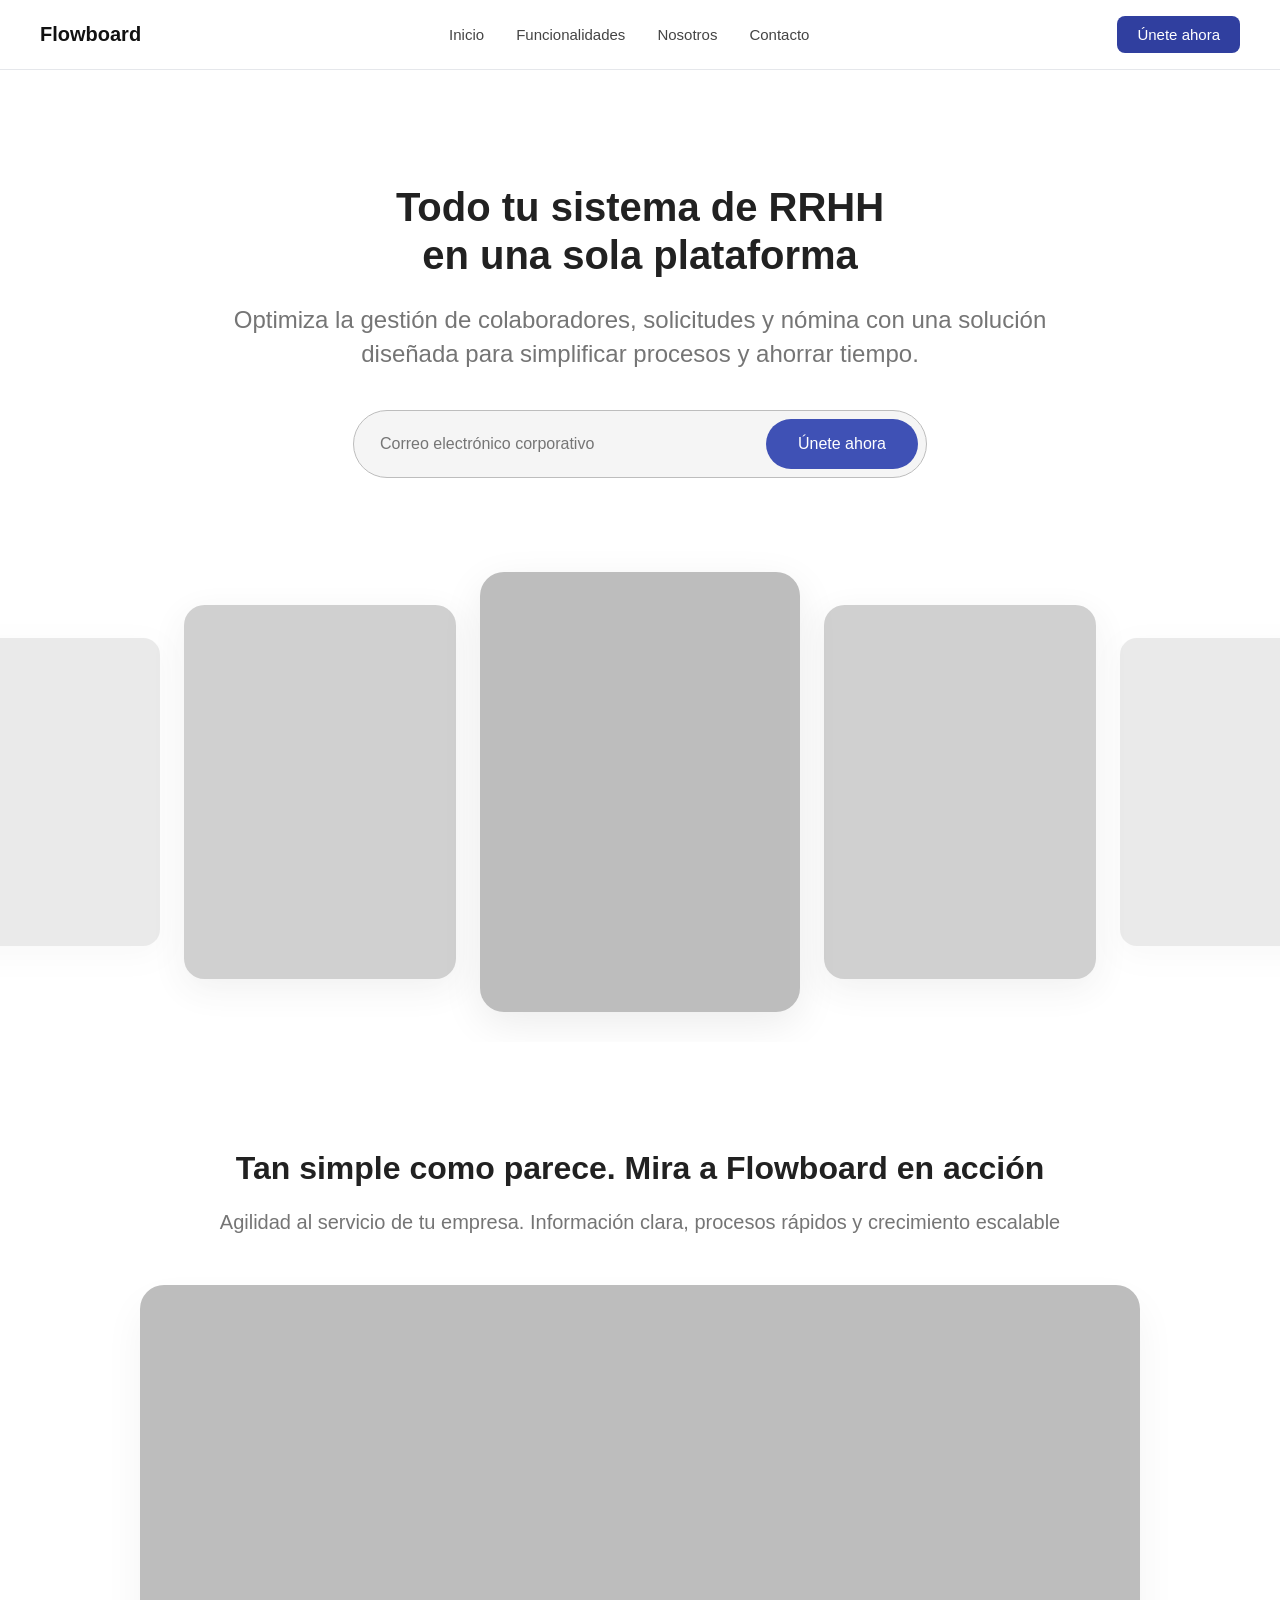
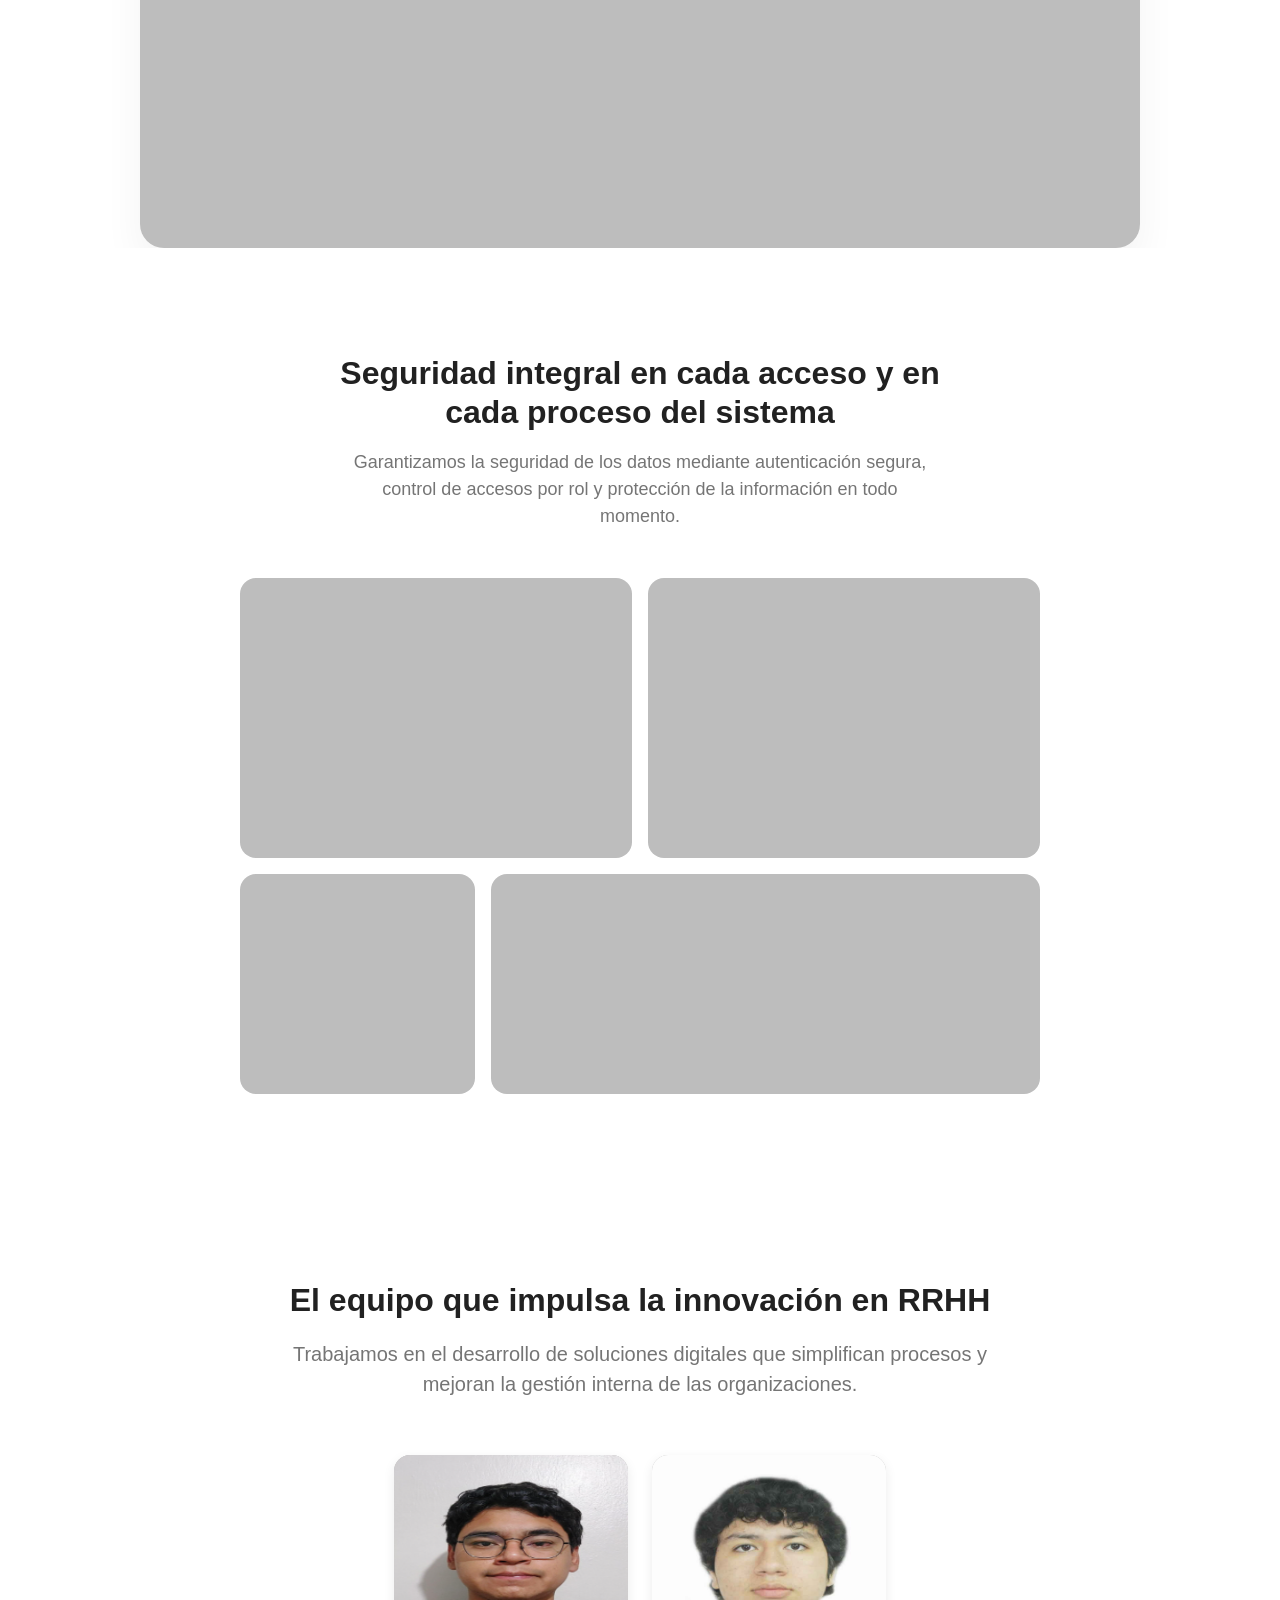
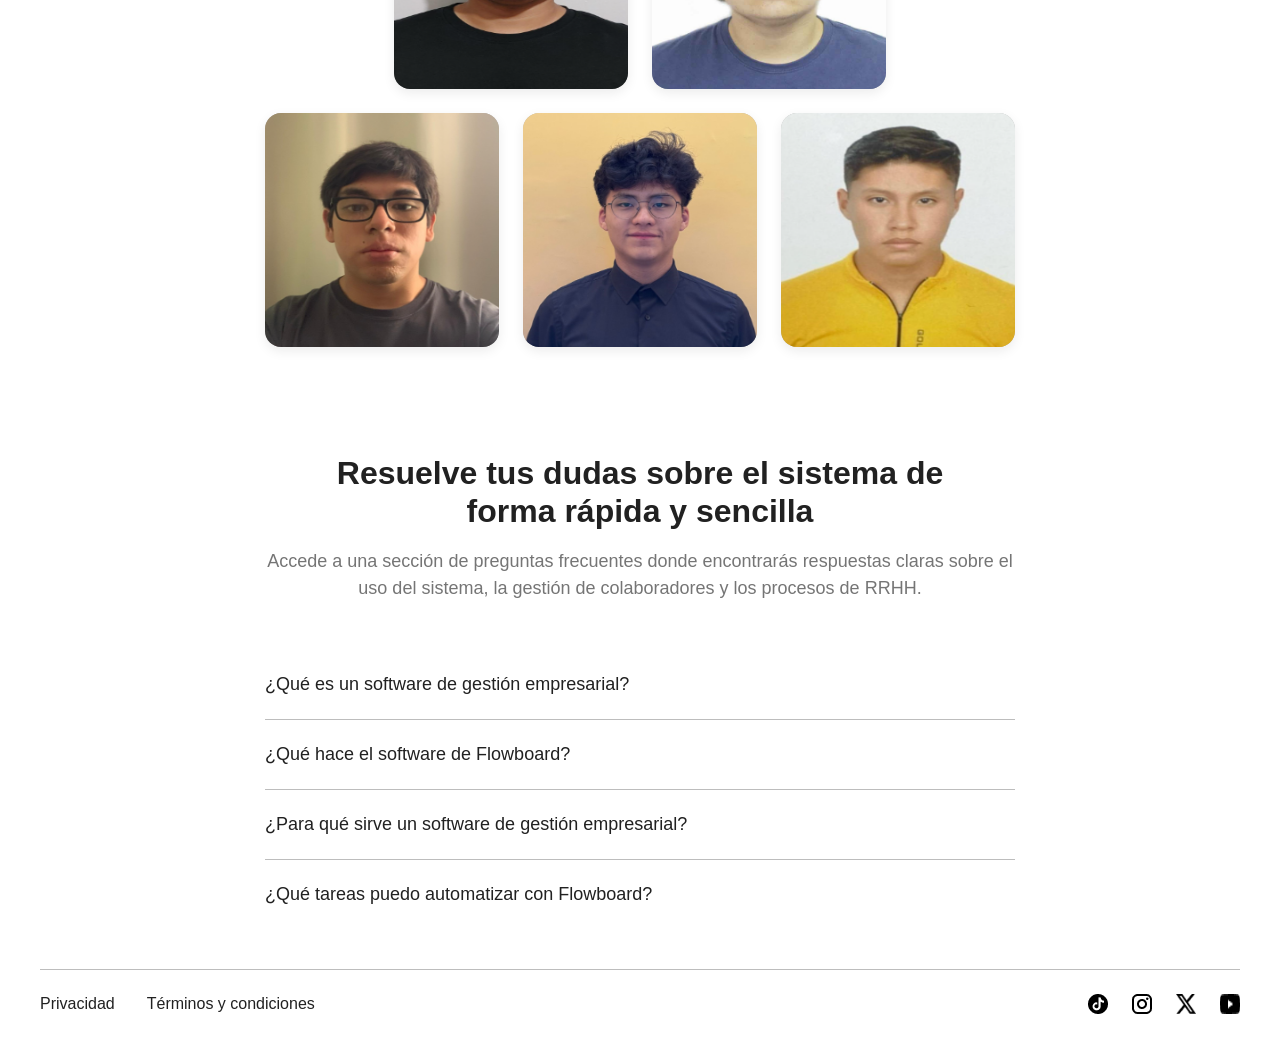
==== index.html @ 4972b39c "feat(security): add security section" ====
<!DOCTYPE html>
<html lang="es">

<head>
    <meta charset="UTF-8">
    <meta name="viewport" content="width=device-width, initial-scale=1.0">
    <link rel="stylesheet" href="src/styles.css">
    <title>Flowboard</title>
</head>

<body>
    <header class="header">
        <div class="header-container">
            <div class="header-logo">
                <span class="logo-text">Flowboard</span>
            </div>

            <nav class="header-nav">
                <a href="#hero-section" class="nav-link">Inicio</a>
                <a href="#funcionalidades-section" class="nav-link">Funcionalidades</a>
                <a href="#nosotros" class="nav-link">Nosotros</a>
                <a href="#contacto" class="nav-link">Contacto</a>
            </nav>

            <div class="header-cta">
                <button class="header-button">Únete ahora</button>
            </div>
        </div>
    </header>
    <section class="hero-section" id="hero-section">
        <div class="hero-container">
            <h1 class="hero-title">Todo tu sistema de RRHH en una sola plataforma</h1>

            <p class="hero-lead">
                Optimiza la gestión de colaboradores, solicitudes y nómina con una solución diseñada para simplificar
                procesos y ahorrar tiempo.
            </p>

            <form class="cta-form">
                <div class="input-container">
                    <input type="email" placeholder="Correo electrónico corporativo" class="hero-input" required>
                    <button type="submit" class="hero-button">Únete ahora</button>
                </div>
            </form>
        </div>
        <div class="carousel-container">
            <div class="visual-card"></div>
            <div class="visual-card"></div>
            <div class="visual-card"></div>
            <div class="visual-card"></div>
            <div class="visual-card"></div>
        </div>
    </section>
    <section class="software-demo-section" id="funcionalidades-section">
        <div class="demo-container">
            <h2 class="demo-title">Tan simple como parece. Mira a Flowboard en acción</h2>

            <p class="demo-subtitle">
                Agilidad al servicio de tu empresa. Información clara, procesos rápidos y crecimiento escalable
            </p>

            <div class="video-container">
                <div class="video-placeholder">
                </div>
            </div>
        </div>
    </section>

<section class="security-section" id="security">
    <div class="security-container">
        <h2 class="security-title">Seguridad integral en cada acceso y en cada proceso del sistema</h2>
        <p class="security-subtitle">Garantizamos la seguridad de los datos mediante autenticación segura, control de accesos por rol y protección de la información en todo momento.</p>

        <div class="security-grid">
            <div class="security-row">
                <div class="security-card card-large"></div>
                <div class="security-card card-large"></div>
            </div>
            <div class="security-row">
                <div class="security-card card-small"></div>
                <div class="security-card card-wide"></div>
            </div>
        </div>
    </div>
</section>

    <section id="nosotros" class="team-section">
    <div class="team-container">
        <h2 class="team-title">El equipo que impulsa la innovación en RRHH</h2>
        
        <p class="team-subtitle">
            Trabajamos en el desarrollo de soluciones digitales que simplifican procesos y mejoran la gestión interna de las organizaciones.
        </p>

        <div class="team-grid">
            
            <div class="team-member">
                <img src="src/assets/team/diego_diaz.png" alt="Diego Díaz" class="member-photo">
            </div>

            <div class="team-member">
                <img src="src/assets/team/oscar_vasquez.png" alt="Oscar Vasquez" class="member-photo">
            </div>

            <div class="team-member">
                <img src="src/assets/team/dario_avila.png" alt="Dario Avila" class="member-photo">
            </div>

            <div class="team-member">
                <img src="src/assets/team/salym_galvez.png" alt="Salym Galvez" class="member-photo">
            </div>

            <div class="team-member">
                <img src="src/assets/team/josue_carpio.png" alt="Josué Carpio" class="member-photo">
            </div>

        </div>
    </div>
</section>

    <section class="faq-section">
        <div class="faq-container">
            <h2 class="faq-title">Resuelve tus dudas sobre el sistema de forma rápida y sencilla</h2>
            <p class="faq-subtitle">Accede a una sección de preguntas frecuentes donde encontrarás respuestas claras
                sobre el uso del sistema, la gestión de colaboradores y los procesos de RRHH.</p>

            <div class="faq-list">
                <div class="faq-item">
                    <p class="faq-question">¿Qué es un software de gestión empresarial?</p>
                </div>
                <hr class="faq-divider">
                <div class="faq-item">
                    <p class="faq-question">¿Qué hace el software de Flowboard?</p>
                </div>
                <hr class="faq-divider">
                <div class="faq-item">
                    <p class="faq-question">¿Para qué sirve un software de gestión empresarial?</p>
                </div>
                <hr class="faq-divider">
                <div class="faq-item">
                    <p class="faq-question">¿Qué tareas puedo automatizar con Flowboard?</p>
                </div>
            </div>
        </div>
    </section>


    <footer class="main-footer" id="contacto">
        <div class="footer-container">
            <hr class="footer-divider">
                <div class="footer-content">
                    <div class="footer-links">
                        <a href="privacy.html" class="footer-link">Privacidad</a>
                        <a href="terms.html" class="footer-link">Términos y condiciones</a>
                    </div>

                    <div class="footer-socials">
                        <a href="#" class="social-icon">
                            <img src="src/assets/icons/tiktok-icon.png" alt="TikTok">
                        </a>
                        <a href="#" class="social-icon">
                            <img src="src/assets/icons/instagram-icon.png" alt="Instagram">
                        </a>
                        <a href="#" class="social-icon">
                            <img src="src/assets/icons/x-icon.png" alt="X">
                        </a>
                        <a href="#" class="social-icon">
                            <img src="src/assets/icons/youtube-icon.png" alt="YouTube">
                        </a>
                    </div>
                </div>
            </div>
    </footer>
</body>

<script src="src/script.js"></script>

</html>
---- src/styles.css ----
/* =========================================
   Design System - Color Variables
   ========================================= */
:root {
    --primary-color: #3f51b5;     /* Azul/Indigo para botones y elementos clave */
    --primary-text: #212121;      /* Negro suave para títulos */
    --secondary-text: #757575;    /* Gris medio para subtítulos y placeholders */
    --divider-color: #BDBDBD;     /* Gris claro para bordes y tarjetas visuales */
    --input-bg-color: #F5F5F5;    /* Gris muy claro para el fondo del buscador */
    --background-color: #FFFFFF;  /* Blanco puro para el fondo general */
    --white: #FFFFFF;             /* Blanco para el texto sobre colores oscuros */
}
html {
    scroll-behavior: smooth;
}

body {
    font-family: 'Inter', sans-serif;
    margin: 0;
    -webkit-font-smoothing: antialiased;
}

.legal-content h3, 
.legal-content p {
    font-family: 'Inter', sans-serif;
}
/* =========================================
   Hero Section Layout
   ========================================= */
.hero-section {
    background-color: var(--background-color);
    padding: 80px 0;
    text-align: center;
}

.hero-container {
    max-width: 1200px;
    margin: 0 auto;
    padding: 0 24px;
}

/* =========================================
   Typography
   ========================================= */
.hero-title {
    font-family: 'Inter', sans-serif;
    font-size: 40px;
    line-height: 1.2;
    color: var(--primary-text);
    margin-bottom: 16px;
    max-width: 516px;
    margin-left: auto;
    margin-right: auto;
    
}

.hero-lead {
    font-family: 'Inter', sans-serif;
    font-size: 24px;
    line-height: 1.4;
    color: var(--secondary-text);
    margin-bottom: 40px;
    max-width: 916px;
    margin-left: auto;
    margin-right: auto;
}

/* =========================================
   CTA Form - Pill Style (Reference Based)
   ========================================= */
.cta-form {
    margin-bottom: 64px;
    display: flex;
    justify-content: center;
}

.input-container {
    display: flex;
    align-items: center;
    background-color: var(--input-bg-color);
    border-radius: 64px; /* Borde redondeado estilo píldora para todo el contenedor */
    padding: 8px 8px 8px 24px; /* Padding asimétrico: más espacio a la izquierda, pegado a la derecha */
    width: 100%;
    max-width: 540px; /* Limita el ancho máximo para mantener la proporción */
    border: 1px solid var(--divider-color); /* Borde sutil opcional */
}

.hero-input {
    font-family: 'Inter', sans-serif;
    font-size: 16px;
    border: none;
    background-color: transparent; /* Hereda el color del contenedor */
    outline: none;
    flex: 1; /* Ocupa todo el espacio disponible antes del botón */
    min-width: 0;
}

.hero-input::placeholder {
    color: var(--secondary-text);
}

.hero-button {
    font-family: 'Inter', sans-serif;
    font-size: 16px;
    font-weight: 500;
    padding: 16px 32px;
    background-color: var(--primary-color); /* Uso del color primario solicitado */
    color: var(--white);
    border: none;
    border-radius: 40px; /* Borde redondeado interno para que encaje en la píldora */
    cursor: pointer;
    transition: opacity 0.2s ease;
}

.hero-button:hover {
    opacity: 0.9;
}

/* =========================================
   Interactive Coverflow Carousel (Full Width)
   ========================================= */
.carousel-container {
    position: relative;
    width: 100%; /* Ocupa todo el ancho de la pantalla */
    height: 500px; /* Aumentado para acomodar tarjetas más grandes */
    display: flex;
    justify-content: center;
    align-items: center;
    overflow: hidden; /* Evita scroll horizontal si sobresalen mucho */
    margin-top: 24px;
}

.visual-card {
    position: absolute;
    width: 320px; /* Tarjetas más grandes */
    height: 440px; 
    background-color: var(--divider-color);
    border-radius: 24px;
    transition: transform 0.6s cubic-bezier(0.25, 1, 0.5, 1), opacity 0.6s ease, z-index 0.6s;
    cursor: pointer;
    box-shadow: 0 12px 40px rgba(0,0,0,0.08);
}

/* Posiciones fijas para el efecto 3D */
.card-active {
    transform: translateX(0) scale(1);
    z-index: 3;
    opacity: 1;
}

.card-prev-1 {
    transform: translateX(-100%) scale(0.85); /* 65% de superposición hacia la izquierda */
    z-index: 2;
    opacity: 0.7;
}

.card-next-1 {
    transform: translateX(100%) scale(0.85); /* 65% de superposición hacia la derecha */
    z-index: 2;
    opacity: 0.7;
}

.card-prev-2 {
    transform: translateX(-185%) scale(0.7); /* Más al fondo a la izquierda */
    z-index: 1;
    opacity: 0.3;
}

.card-next-2 {      
    transform: translateX(185%) scale(0.7); /* Más al fondo a la derecha */
    z-index: 1;
    opacity: 0.3;
}

.software-demo-section {
    scroll-margin-top: 80px;
    background-color: var(--background-color);
    text-align: center;
}

.demo-container {
    max-width: 1200px;
    margin: 0 auto;
    padding: 0 24px;
}

.demo-title {
    font-family: 'Inter', sans-serif;
    font-size: 32px; 
    font-weight: 700;
    line-height: 1.2;
    color: var(--primary-text);
    margin-bottom: 16px; 
    max-width: 900px; 
    margin-left: auto;
    margin-right: auto;
}

.demo-subtitle {
    font-family: 'Inter', sans-serif;
    font-size: 20px;
    line-height: 1.5;
    color: var(--secondary-text);
    margin-bottom: 48px; 
    max-width: 850px;
    margin-left: auto;
    margin-right: auto;
}

.video-container {
    width: 100%;
    max-width: 1000px; /* Ancho máximo para la visualización del software */
    margin: 0 auto;
}

.video-placeholder {
    width: 100%;
    aspect-ratio: 16 / 9; /* Mantiene la proporción estándar de video */
    background-color: var(--divider-color);
    border-radius: 24px; /* Bordes redondeados consistentes */
    box-shadow: 0 20px 40px rgba(0,0,0,0.05); /* Sombra suave para profundidad */
    transition: transform 0.3s ease;
}

.video-placeholder:hover {
    transform: translateY(-4px); /* Efecto sutil de interacción */
}

.main-footer {
    background-color: var(--background-color);
    padding: 32px 0;
}

.footer-container {
    max-width: 1200px;
    margin: 0 auto;
    padding: 0 24px;
}

.footer-divider {
    border: 0;
    border-top: 1px solid var(--divider-color);
    margin-bottom: 24px;
}

.footer-content {
    display: flex;
    justify-content: space-between; 
    align-items: center;
}

.footer-links {
    display: flex;
    gap: 32px; 
}

.footer-link {
    font-family: 'Inter', sans-serif;
    font-size: 16px;
    color: var(--primary-text);
    text-decoration: none;
    transition: color 0.2s ease;
}

.footer-link:hover {
    color: var(--primary-color);
}

.footer-socials {
    display: flex;
    gap: 24px;
    align-items: center;
}

.social-icon img {
    width: 20px;
    height: 20px;
    display: block;
    transition: transform 0.2s ease;
}

.social-icon:hover img {
    transform: scale(1.1);
}

.header {
    width: 100%;
    padding: 16px 0;
    position: sticky;
    top: 0;
    z-index: 100;
    background-color: #fff;
    border-bottom: 1px solid #e5e7eb;
    transition: background-color 0.3s ease, backdrop-filter 0.3s ease;
}

.header.scrolled {
    background-color: rgba(255, 255, 255, 0.7);
    backdrop-filter: blur(12px);
    border-bottom: none;
    -webkit-mask-image: linear-gradient(to bottom, black 70%, transparent 100%);
    mask-image: linear-gradient(to bottom, black 70%, transparent 100%);
}

.header-container {
    font-family: 'Inter', sans-serif;
    max-width: 1200px;
    margin: 0 auto;
    padding: 0 24px;
    display: flex;
    align-items: center;
    justify-content: space-between;
}

.logo-text {
    font-size: 20px;
    font-weight: 700;
    color: #111;
}

.header-nav {
    display: flex;
    gap: 32px;
}

.nav-link {
    text-decoration: none;
    font-size: 15px;
    color: #444;
    transition: color 0.2s;
}

.nav-link:hover {
    color: #303f9f;
    transition: color 0.2s ease;
}

.header-button {
    padding: 10px 20px;
    background-color: #303f9f;
    color: #fff;
    border: none;
    border-radius: 8px;
    font-size: 15px;
    cursor: pointer;
    transition: background-color 0.2s;
}

.header-button:hover {
        background-color: #303f9f;
}


.legal-section {
    padding: 64px 0;
    background-color: var(--background-color);
}

.legal-container {
    max-width: 800px;
    margin: 0 auto;
    padding: 0 24px;
    text-align: center;
}

.legal-title {
    font-family: 'Inter', sans-serif;
    font-size: 36px;
    color: var(--primary-text);
    margin-bottom: 8px;
}

.legal-date {
    font-family: 'Inter', sans-serif;
    font-size: 18px;
    color: var(--secondary-text);
    margin-bottom: 48px;
}

.legal-content {
    text-align: left; 
    line-height: 1.6;
    color: var(--primary-text);
}

.legal-content h3 {
    margin-top: 32px;
    margin-bottom: 12px;
    font-size: 20px;
    color: var(--primary-text);
}

.legal-content p {
    margin-bottom: 16px;
    font-size: 16px;
    color: var(--secondary-text);
}
.faq-section {
    background-color: var(--background-color);
    text-align: center;
    
}

.faq-container {
    max-width: 1200px;
    margin: 0 auto;
    padding: 0 24px;
}

.faq-title {
    font-family: 'Inter', sans-serif;
    font-size: 32px;
    font-weight: 700;
    line-height: 1.2;
    color: var(--primary-text);
    margin-bottom: 16px;
    max-width: 700px;
    margin-left: auto;
    margin-right: auto;
}

.faq-subtitle {
    font-family: 'Inter', sans-serif;
    font-size: 18px;
    line-height: 1.5;
    color: var(--secondary-text);
    margin-bottom: 48px;
    max-width: 750px;
    margin-left: auto;
    margin-right: auto;
}

.faq-list {
    max-width: 750px;
    margin: 0 auto;
    text-align: left;
}

.faq-item {
    padding: 24px 0;
}

.faq-question {
    font-family: 'Inter', sans-serif;
    font-size: 18px;
    font-weight: 500;
    color: var(--primary-text);
    margin: 0;
    background: none;
    border: none;
    cursor: pointer;
    text-align: left;
    width: 100%;
    padding: 0;
}

.faq-divider {
    border: 0;
    border-top: 1px solid var(--divider-color);
    margin: 0;
}
.faq-question:hover {
    color: #303f9f;
    transition: color 0.2s ease;
}

.team-section {
    padding: 80px 0;
    background-color: var(--background-color);
    text-align: center;
}

.team-container {
    max-width: 1200px;
    margin: 0 auto;
    padding: 0 24px;
}

.team-title {
    font-family: 'Inter', sans-serif;
    font-size: 32px;
    font-weight: 700;
    line-height: 1.2;
    color: var(--primary-text);
    margin-bottom: 16px;
}

.team-subtitle {
    font-family: 'Inter', sans-serif;
    font-size: 20px;
    line-height: 1.5;
    color: var(--secondary-text);
    margin-bottom: 56px;
    max-width: 700px;
    margin-left: auto;
    margin-right: auto;
}


.team-grid {
    display: grid;
    grid-template-columns: repeat(6, 1fr);
    gap: 24px;
    max-width: 750px; 
    margin: 0 auto;
}

 
.team-member:nth-child(1) { grid-column: 2 / 4; } 
.team-member:nth-child(2) { grid-column: 4 / 6; } 
.team-member:nth-child(3) { grid-column: 1 / 3; } 
.team-member:nth-child(4) { grid-column: 3 / 5; } 
.team-member:nth-child(5) { grid-column: 5 / 7; } 

.team-member {
    position: relative;
    aspect-ratio: 1 / 1; 
    border-radius: 16px;
    overflow: hidden;
    background-color: var(--divider-color);
    box-shadow: 0 4px 12px rgba(0,0,0,0.08);
    transition: transform 0.3s ease;
    cursor: pointer;
}

.team-member:hover {
    transform: translateY(-4px);
}

.member-photo {
    width: 100%;
    height: 100%;
    object-fit: cover;
    display: block;
    transition: transform 0.3s ease;
}

.team-member:hover .member-photo {
    transform: scale(1.05); 
}


@media (max-width: 600px) {
    .team-grid {
        grid-template-columns: repeat(2, 1fr); 
        max-width: 400px;
    }
    
    .team-member:nth-child(1),
    .team-member:nth-child(2),
    .team-member:nth-child(3),
    .team-member:nth-child(4) {
        grid-column: auto;
    }
    
    .team-member:nth-child(5) {
        grid-column: 1 / -1;
        width: 50%;
        justify-self: center;
    }
}

/* Sección de Seguridad */
.security-section {
    padding: 80px 0;
    background-color: var(--background-color);
    text-align: center;
}

.security-container {
    max-width: 1200px;
    margin: 0 auto;
    padding: 0 24px;
}

.security-title {
    font-family: 'Inter', sans-serif;
    font-size: 32px;
    font-weight: 700;
    line-height: 1.2;
    color: var(--primary-text);
    margin-bottom: 16px;
    max-width: 600px;
    margin-left: auto;
    margin-right: auto;
}

.security-subtitle {
    font-family: 'Inter', sans-serif;
    font-size: 18px;
    line-height: 1.5;
    color: var(--secondary-text);
    margin-bottom: 48px;
    max-width: 600px;
    margin-left: auto;
    margin-right: auto;
}

.security-grid {
    display: flex;
    flex-direction: column;
    gap: 16px;
    max-width: 800px;
    margin: 0 auto;
}

.security-row {
    display: flex;
    gap: 16px;
}

.security-card {
    background-color: var(--divider-color);
    border-radius: 16px;
}

.card-large {
    flex: 1;
    height: 280px;
}

.card-small {
    flex: 0.6;
    height: 220px;
}

.card-wide {
    flex: 1.4;
    height: 220px;
}
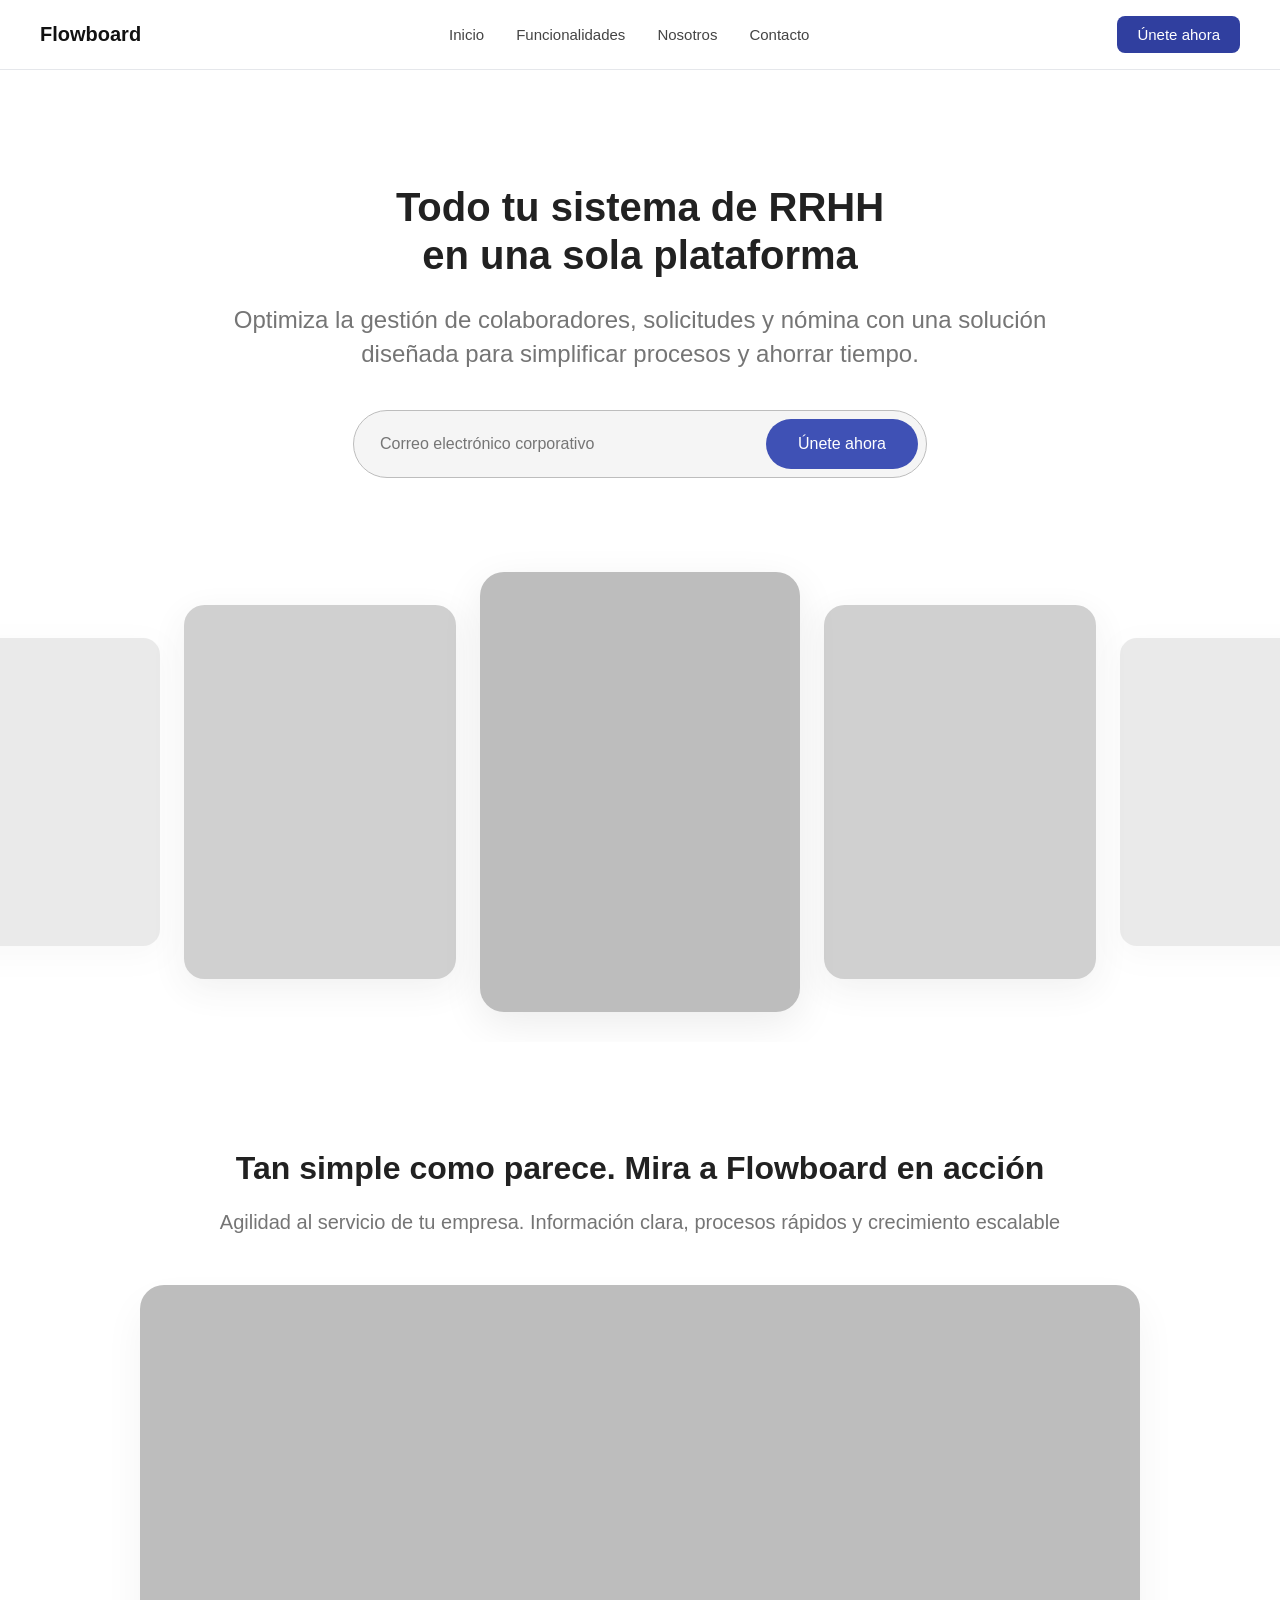
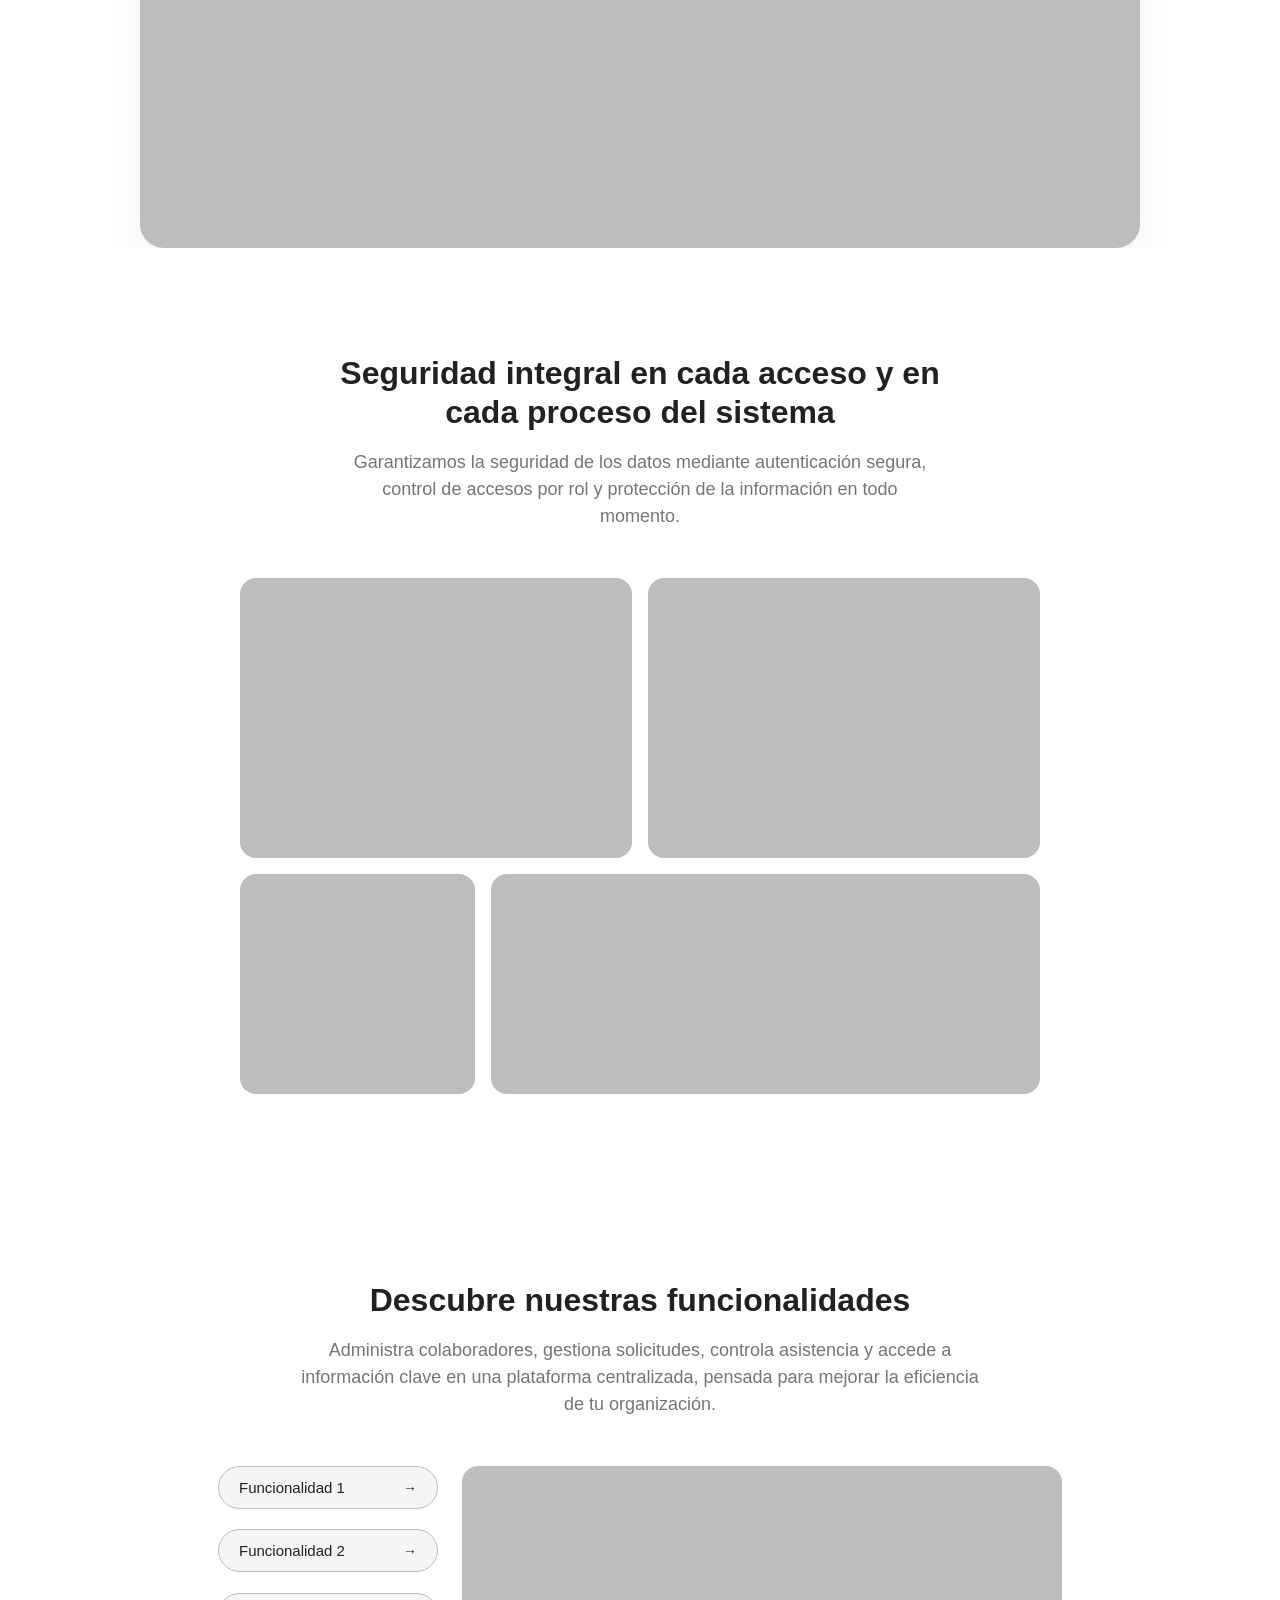
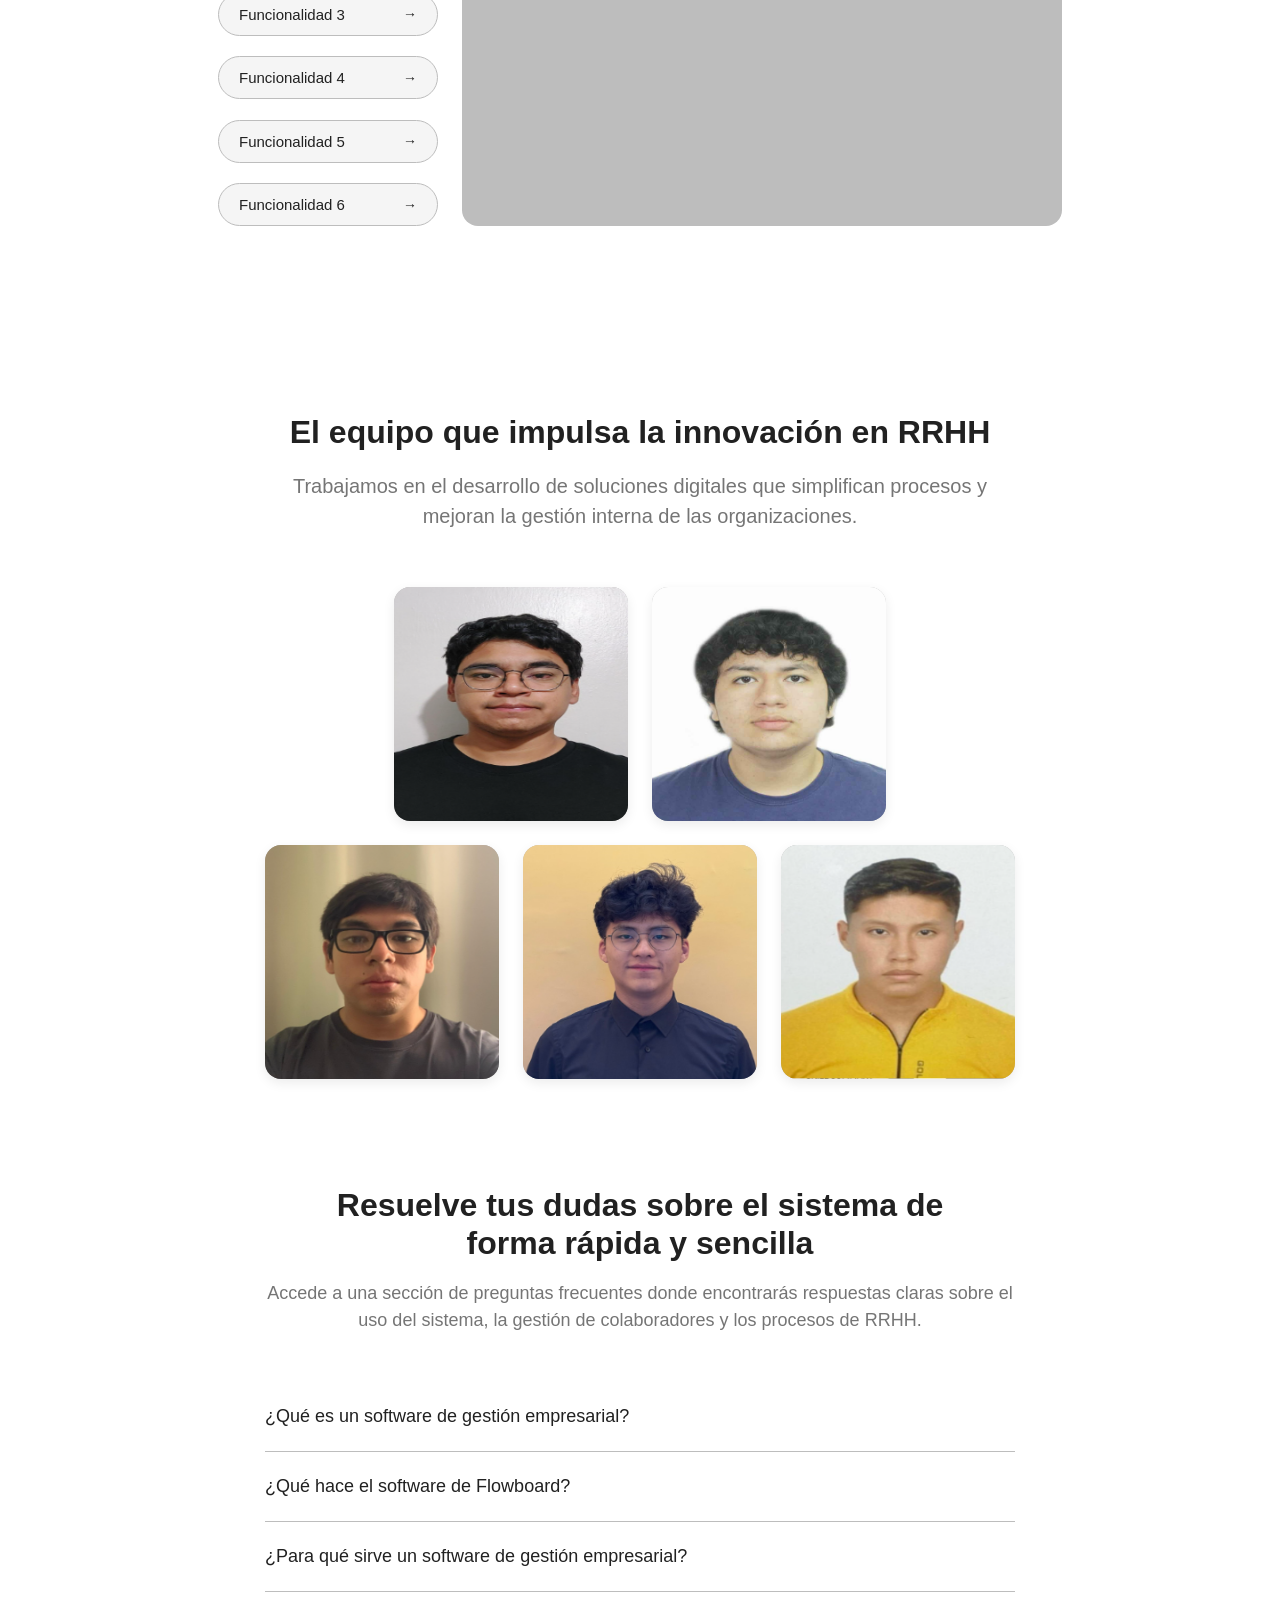
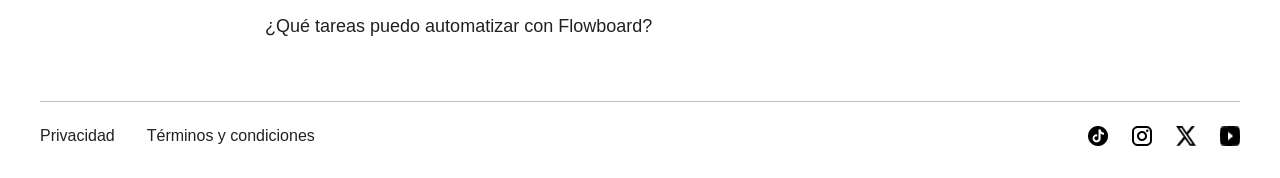
==== commit 24d37aa9: "feat(functionality): add features section" ====
--- a/index.html
+++ b/index.html
@@ -80,6 +80,26 @@
                 <div class="security-card card-small"></div>
                 <div class="security-card card-wide"></div>
             </div>
+        </div>
+    </div>
+</section>
+
+<section class="features-section" id="funcionalidades">
+    <div class="features-container">
+        <h2 class="features-title">Descubre nuestras funcionalidades</h2>
+        <p class="features-subtitle">Administra colaboradores, gestiona solicitudes, controla asistencia y accede a información clave en una plataforma centralizada, pensada para mejorar la eficiencia de tu organización.</p>
+
+        <div class="features-layout">
+            <div class="features-list">
+                <button class="feature-pill">Funcionalidad 1 <span class="pill-arrow">→</span></button>
+                <button class="feature-pill">Funcionalidad 2 <span class="pill-arrow">→</span></button>
+                <button class="feature-pill">Funcionalidad 3 <span class="pill-arrow">→</span></button>
+                <button class="feature-pill">Funcionalidad 4 <span class="pill-arrow">→</span></button>
+                <button class="feature-pill">Funcionalidad 5 <span class="pill-arrow">→</span></button>
+                <button class="feature-pill">Funcionalidad 6 <span class="pill-arrow">→</span></button>
+            </div>
+
+            <div class="features-display"></div>
         </div>
     </div>
 </section>
--- a/src/styles.css
+++ b/src/styles.css
@@ -627,4 +627,90 @@
 .card-wide {
     flex: 1.4;
     height: 220px;
+}
+
+/*functionality section*/
+.features-section {
+    padding: 80px 0;
+    background-color: var(--background-color);
+    text-align: center;
+}
+
+.features-container {
+    max-width: 1200px;
+    margin: 0 auto;
+    padding: 0 24px;
+}
+
+.features-title {
+    font-family: 'Inter', sans-serif;
+    font-size: 32px;
+    font-weight: 700;
+    line-height: 1.2;
+    color: var(--primary-text);
+    margin-bottom: 16px;
+    max-width: 600px;
+    margin-left: auto;
+    margin-right: auto;
+}
+
+.features-subtitle {
+    font-family: 'Inter', sans-serif;
+    font-size: 18px;
+    line-height: 1.5;
+    color: var(--secondary-text);
+    margin-bottom: 48px;
+    max-width: 700px;
+    margin-left: auto;
+    margin-right: auto;
+}
+
+.features-list {
+    display: flex;
+    flex-direction: column;
+    gap: 12px;
+    flex: 0 0 220px;
+    justify-content: space-between;
+}
+
+.features-layout {
+    display: flex;
+    gap: 24px;
+    align-items: stretch;
+    text-align: left;
+    justify-content: center;
+}
+
+.feature-pill {
+    font-family: 'Inter', sans-serif;
+    font-size: 15px;
+    font-weight: 500;
+    color: var(--primary-text);
+    background-color: var(--input-bg-color);
+    border: 1px solid var(--divider-color);
+    border-radius: 999px;
+    padding: 12px 20px;
+    cursor: pointer;
+    display: flex;
+    justify-content: space-between;
+    align-items: center;
+    transition: background-color 0.2s ease, color 0.2s ease;
+}
+
+.feature-pill:hover {
+    background-color: #3F51B5;
+    color: var(--white);
+    border-color: #3F51B5;
+}
+
+.pill-arrow {
+    font-size: 14px;
+}
+
+.features-display {
+    flex: 1;
+    height: 360px;
+    max-width: 600px;
+    background-color: var(--divider-color);
+    border-radius: 16px;
 }
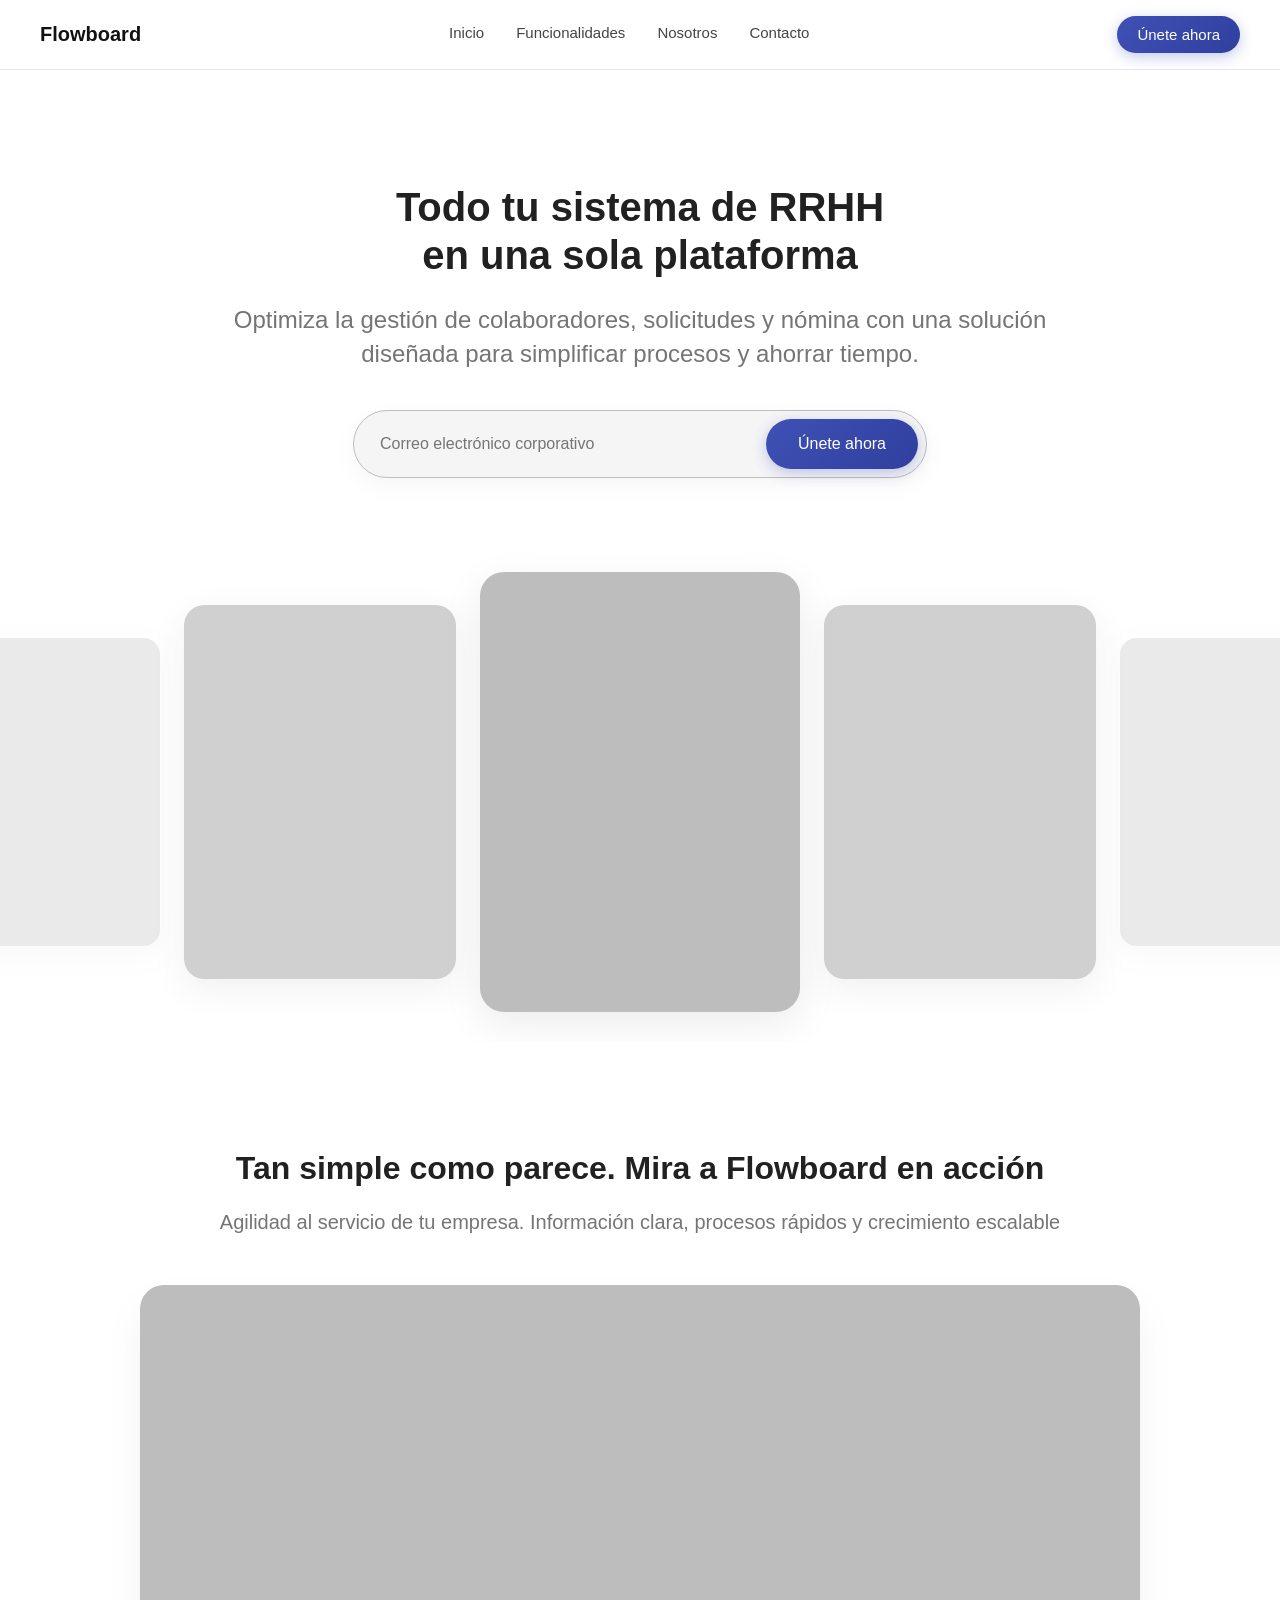
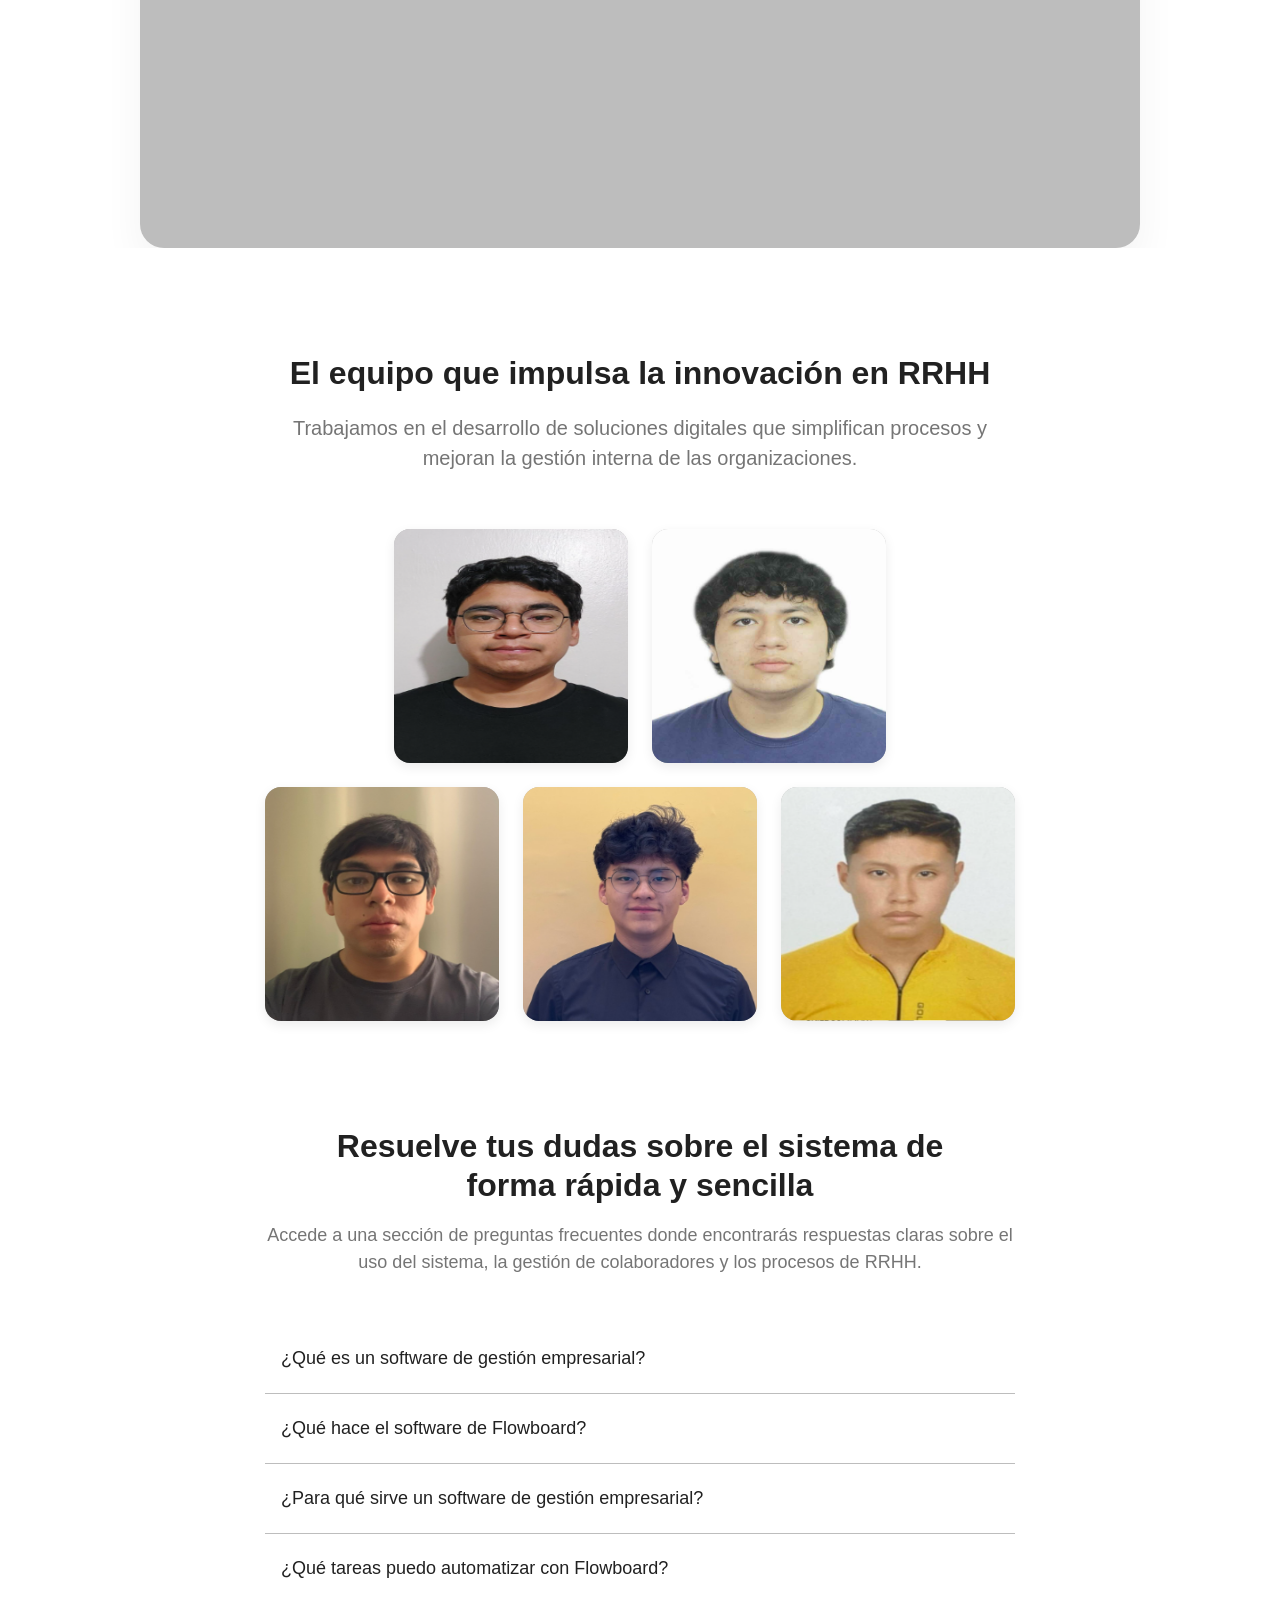
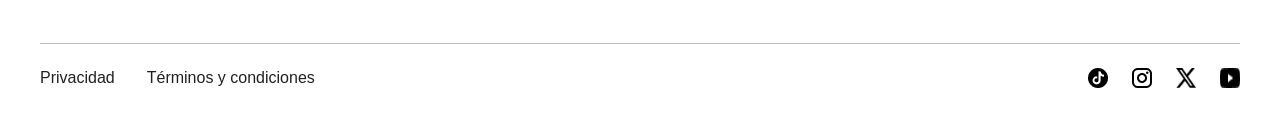
==== commit 40c5b734: "style(ui): apply new gradient theme and hover animations" ====
--- a/index.html
+++ b/index.html
@@ -66,44 +66,6 @@
         </div>
     </section>
 
-<section class="security-section" id="security">
-    <div class="security-container">
-        <h2 class="security-title">Seguridad integral en cada acceso y en cada proceso del sistema</h2>
-        <p class="security-subtitle">Garantizamos la seguridad de los datos mediante autenticación segura, control de accesos por rol y protección de la información en todo momento.</p>
-
-        <div class="security-grid">
-            <div class="security-row">
-                <div class="security-card card-large"></div>
-                <div class="security-card card-large"></div>
-            </div>
-            <div class="security-row">
-                <div class="security-card card-small"></div>
-                <div class="security-card card-wide"></div>
-            </div>
-        </div>
-    </div>
-</section>
-
-<section class="features-section" id="funcionalidades">
-    <div class="features-container">
-        <h2 class="features-title">Descubre nuestras funcionalidades</h2>
-        <p class="features-subtitle">Administra colaboradores, gestiona solicitudes, controla asistencia y accede a información clave en una plataforma centralizada, pensada para mejorar la eficiencia de tu organización.</p>
-
-        <div class="features-layout">
-            <div class="features-list">
-                <button class="feature-pill">Funcionalidad 1 <span class="pill-arrow">→</span></button>
-                <button class="feature-pill">Funcionalidad 2 <span class="pill-arrow">→</span></button>
-                <button class="feature-pill">Funcionalidad 3 <span class="pill-arrow">→</span></button>
-                <button class="feature-pill">Funcionalidad 4 <span class="pill-arrow">→</span></button>
-                <button class="feature-pill">Funcionalidad 5 <span class="pill-arrow">→</span></button>
-                <button class="feature-pill">Funcionalidad 6 <span class="pill-arrow">→</span></button>
-            </div>
-
-            <div class="features-display"></div>
-        </div>
-    </div>
-</section>
-
     <section id="nosotros" class="team-section">
     <div class="team-container">
         <h2 class="team-title">El equipo que impulsa la innovación en RRHH</h2>
@@ -164,8 +126,7 @@
         </div>
     </section>
 
-
-    <footer class="main-footer" id="contacto">
+    <footer class="main-footer">
         <div class="footer-container">
             <hr class="footer-divider">
                 <div class="footer-content">
--- a/src/styles.css
+++ b/src/styles.css
@@ -1,14 +1,12 @@
-/* =========================================
-   Design System - Color Variables
-   ========================================= */
+
 :root {
-    --primary-color: #3f51b5;     /* Azul/Indigo para botones y elementos clave */
-    --primary-text: #212121;      /* Negro suave para títulos */
-    --secondary-text: #757575;    /* Gris medio para subtítulos y placeholders */
-    --divider-color: #BDBDBD;     /* Gris claro para bordes y tarjetas visuales */
-    --input-bg-color: #F5F5F5;    /* Gris muy claro para el fondo del buscador */
-    --background-color: #FFFFFF;  /* Blanco puro para el fondo general */
-    --white: #FFFFFF;             /* Blanco para el texto sobre colores oscuros */
+    --primary-color: #3f51b5;     
+    --primary-text: #212121;      
+    --secondary-text: #757575;    
+    --divider-color: #BDBDBD;     
+    --input-bg-color: #F5F5F5;   
+    --background-color: #FFFFFF; 
+    --white: #FFFFFF;             
 }
 html {
     scroll-behavior: smooth;
@@ -24,13 +22,13 @@
 .legal-content p {
     font-family: 'Inter', sans-serif;
 }
-/* =========================================
-   Hero Section Layout
-   ========================================= */
+
 .hero-section {
     background-color: var(--background-color);
     padding: 80px 0;
     text-align: center;
+    position: relative;
+    overflow: hidden;
 }
 
 .hero-container {
@@ -39,9 +37,6 @@
     padding: 0 24px;
 }
 
-/* =========================================
-   Typography
-   ========================================= */
 .hero-title {
     font-family: 'Inter', sans-serif;
     font-size: 40px;
@@ -65,9 +60,12 @@
     margin-right: auto;
 }
 
-/* =========================================
-   CTA Form - Pill Style (Reference Based)
-   ========================================= */
+
+.hero-container, .carousel-container {
+    position: relative;
+    z-index: 1;
+}
+
 .cta-form {
     margin-bottom: 64px;
     display: flex;
@@ -78,20 +76,27 @@
     display: flex;
     align-items: center;
     background-color: var(--input-bg-color);
-    border-radius: 64px; /* Borde redondeado estilo píldora para todo el contenedor */
-    padding: 8px 8px 8px 24px; /* Padding asimétrico: más espacio a la izquierda, pegado a la derecha */
-    width: 100%;
-    max-width: 540px; /* Limita el ancho máximo para mantener la proporción */
-    border: 1px solid var(--divider-color); /* Borde sutil opcional */
+    border-radius: 64px;
+    padding: 8px 8px 8px 24px;
+    width: 100%;
+    max-width: 540px;
+    border: 1px solid var(--divider-color);
+    box-shadow: 0 8px 24px rgba(0, 0, 0, 0.04);
+    transition: box-shadow 0.3s ease, border-color 0.3s ease;
+}
+
+.input-container:focus-within {
+    box-shadow: 0 8px 32px rgba(63, 81, 181, 0.2);
+    border-color: var(--primary-color);
 }
 
 .hero-input {
     font-family: 'Inter', sans-serif;
     font-size: 16px;
     border: none;
-    background-color: transparent; /* Hereda el color del contenedor */
+    background-color: transparent;
     outline: none;
-    flex: 1; /* Ocupa todo el espacio disponible antes del botón */
+    flex: 1; 
     min-width: 0;
 }
 
@@ -99,40 +104,46 @@
     color: var(--secondary-text);
 }
 
-.hero-button {
+.hero-button, .header-button {
     font-family: 'Inter', sans-serif;
     font-size: 16px;
     font-weight: 500;
     padding: 16px 32px;
-    background-color: var(--primary-color); /* Uso del color primario solicitado */
+    background: linear-gradient(135deg, var(--primary-color) 0%, #303f9f 100%);
     color: var(--white);
     border: none;
-    border-radius: 40px; /* Borde redondeado interno para que encaje en la píldora */
+    border-radius: 40px;
     cursor: pointer;
-    transition: opacity 0.2s ease;
-}
-
-.hero-button:hover {
-    opacity: 0.9;
-}
-
-/* =========================================
-   Interactive Coverflow Carousel (Full Width)
-   ========================================= */
+    box-shadow: 0 4px 14px rgba(63, 81, 181, 0.3);
+    transition: transform 0.2s ease, box-shadow 0.2s ease, filter 0.2s ease;
+}
+
+.header-button {
+    padding: 10px 20px;
+    font-size: 15px;
+}
+
+.hero-button:hover, .header-button:hover {
+    transform: translateY(-2px);
+    box-shadow: 0 6px 20px rgba(63, 81, 181, 0.5);
+    filter: brightness(1.1);
+    opacity: 1;
+}
+
 .carousel-container {
     position: relative;
-    width: 100%; /* Ocupa todo el ancho de la pantalla */
-    height: 500px; /* Aumentado para acomodar tarjetas más grandes */
+    width: 100%;         
+    height: 500px;
     display: flex;
     justify-content: center;
     align-items: center;
-    overflow: hidden; /* Evita scroll horizontal si sobresalen mucho */
-    margin-top: 24px;
+    overflow: hidden;   
+    margin-top: 24px; 
 }
 
 .visual-card {
     position: absolute;
-    width: 320px; /* Tarjetas más grandes */
+    width: 320px; 
     height: 440px; 
     background-color: var(--divider-color);
     border-radius: 24px;
@@ -141,7 +152,6 @@
     box-shadow: 0 12px 40px rgba(0,0,0,0.08);
 }
 
-/* Posiciones fijas para el efecto 3D */
 .card-active {
     transform: translateX(0) scale(1);
     z-index: 3;
@@ -149,25 +159,25 @@
 }
 
 .card-prev-1 {
-    transform: translateX(-100%) scale(0.85); /* 65% de superposición hacia la izquierda */
+    transform: translateX(-100%) scale(0.85);
     z-index: 2;
     opacity: 0.7;
 }
 
 .card-next-1 {
-    transform: translateX(100%) scale(0.85); /* 65% de superposición hacia la derecha */
+    transform: translateX(100%) scale(0.85); 
     z-index: 2;
     opacity: 0.7;
 }
 
 .card-prev-2 {
-    transform: translateX(-185%) scale(0.7); /* Más al fondo a la izquierda */
+    transform: translateX(-185%) scale(0.7); 
     z-index: 1;
     opacity: 0.3;
 }
 
 .card-next-2 {      
-    transform: translateX(185%) scale(0.7); /* Más al fondo a la derecha */
+    transform: translateX(185%) scale(0.7); 
     z-index: 1;
     opacity: 0.3;
 }
@@ -209,21 +219,21 @@
 
 .video-container {
     width: 100%;
-    max-width: 1000px; /* Ancho máximo para la visualización del software */
+    max-width: 1000px; 
     margin: 0 auto;
 }
 
 .video-placeholder {
     width: 100%;
-    aspect-ratio: 16 / 9; /* Mantiene la proporción estándar de video */
+    aspect-ratio: 16 / 9; 
     background-color: var(--divider-color);
-    border-radius: 24px; /* Bordes redondeados consistentes */
-    box-shadow: 0 20px 40px rgba(0,0,0,0.05); /* Sombra suave para profundidad */
+    border-radius: 24px; 
+    box-shadow: 0 20px 40px rgba(0,0,0,0.05); 
     transition: transform 0.3s ease;
 }
 
 .video-placeholder:hover {
-    transform: translateY(-4px); /* Efecto sutil de interacción */
+    transform: translateY(-4px); 
 }
 
 .main-footer {
@@ -327,12 +337,28 @@
     text-decoration: none;
     font-size: 15px;
     color: #444;
-    transition: color 0.2s;
+    position: relative;
+    padding-bottom: 4px;
+    transition: color 0.2s ease;
+}
+
+.nav-link::after {
+    content: '';
+    position: absolute;
+    width: 0;
+    height: 2px;
+    bottom: 0;
+    left: 0;
+    background-color: var(--primary-color);
+    transition: width 0.3s ease;
 }
 
 .nav-link:hover {
-    color: #303f9f;
-    transition: color 0.2s ease;
+    color: var(--primary-color);
+}
+
+.nav-link:hover::after {
+    width: 100%;
 }
 
 .header-button {
@@ -340,7 +366,7 @@
     background-color: #303f9f;
     color: #fff;
     border: none;
-    border-radius: 8px;
+    border-radius: 20px;
     font-size: 15px;
     cursor: pointer;
     transition: background-color 0.2s;
@@ -437,7 +463,14 @@
 }
 
 .faq-item {
-    padding: 24px 0;
+    padding: 24px 16px;
+    border-radius: 8px;
+    transition: background-color 0.3s ease, transform 0.3s ease;
+}
+
+.faq-item:hover {
+    background-color: rgba(63, 81, 181, 0.05);
+    transform: translateX(8px);
 }
 
 .faq-question {
@@ -538,7 +571,6 @@
 .team-member:hover .member-photo {
     transform: scale(1.05); 
 }
-
 
 @media (max-width: 600px) {
     .team-grid {
@@ -559,158 +591,3 @@
         justify-self: center;
     }
 }
-
-/* Sección de Seguridad */
-.security-section {
-    padding: 80px 0;
-    background-color: var(--background-color);
-    text-align: center;
-}
-
-.security-container {
-    max-width: 1200px;
-    margin: 0 auto;
-    padding: 0 24px;
-}
-
-.security-title {
-    font-family: 'Inter', sans-serif;
-    font-size: 32px;
-    font-weight: 700;
-    line-height: 1.2;
-    color: var(--primary-text);
-    margin-bottom: 16px;
-    max-width: 600px;
-    margin-left: auto;
-    margin-right: auto;
-}
-
-.security-subtitle {
-    font-family: 'Inter', sans-serif;
-    font-size: 18px;
-    line-height: 1.5;
-    color: var(--secondary-text);
-    margin-bottom: 48px;
-    max-width: 600px;
-    margin-left: auto;
-    margin-right: auto;
-}
-
-.security-grid {
-    display: flex;
-    flex-direction: column;
-    gap: 16px;
-    max-width: 800px;
-    margin: 0 auto;
-}
-
-.security-row {
-    display: flex;
-    gap: 16px;
-}
-
-.security-card {
-    background-color: var(--divider-color);
-    border-radius: 16px;
-}
-
-.card-large {
-    flex: 1;
-    height: 280px;
-}
-
-.card-small {
-    flex: 0.6;
-    height: 220px;
-}
-
-.card-wide {
-    flex: 1.4;
-    height: 220px;
-}
-
-/*functionality section*/
-.features-section {
-    padding: 80px 0;
-    background-color: var(--background-color);
-    text-align: center;
-}
-
-.features-container {
-    max-width: 1200px;
-    margin: 0 auto;
-    padding: 0 24px;
-}
-
-.features-title {
-    font-family: 'Inter', sans-serif;
-    font-size: 32px;
-    font-weight: 700;
-    line-height: 1.2;
-    color: var(--primary-text);
-    margin-bottom: 16px;
-    max-width: 600px;
-    margin-left: auto;
-    margin-right: auto;
-}
-
-.features-subtitle {
-    font-family: 'Inter', sans-serif;
-    font-size: 18px;
-    line-height: 1.5;
-    color: var(--secondary-text);
-    margin-bottom: 48px;
-    max-width: 700px;
-    margin-left: auto;
-    margin-right: auto;
-}
-
-.features-list {
-    display: flex;
-    flex-direction: column;
-    gap: 12px;
-    flex: 0 0 220px;
-    justify-content: space-between;
-}
-
-.features-layout {
-    display: flex;
-    gap: 24px;
-    align-items: stretch;
-    text-align: left;
-    justify-content: center;
-}
-
-.feature-pill {
-    font-family: 'Inter', sans-serif;
-    font-size: 15px;
-    font-weight: 500;
-    color: var(--primary-text);
-    background-color: var(--input-bg-color);
-    border: 1px solid var(--divider-color);
-    border-radius: 999px;
-    padding: 12px 20px;
-    cursor: pointer;
-    display: flex;
-    justify-content: space-between;
-    align-items: center;
-    transition: background-color 0.2s ease, color 0.2s ease;
-}
-
-.feature-pill:hover {
-    background-color: #3F51B5;
-    color: var(--white);
-    border-color: #3F51B5;
-}
-
-.pill-arrow {
-    font-size: 14px;
-}
-
-.features-display {
-    flex: 1;
-    height: 360px;
-    max-width: 600px;
-    background-color: var(--divider-color);
-    border-radius: 16px;
-}
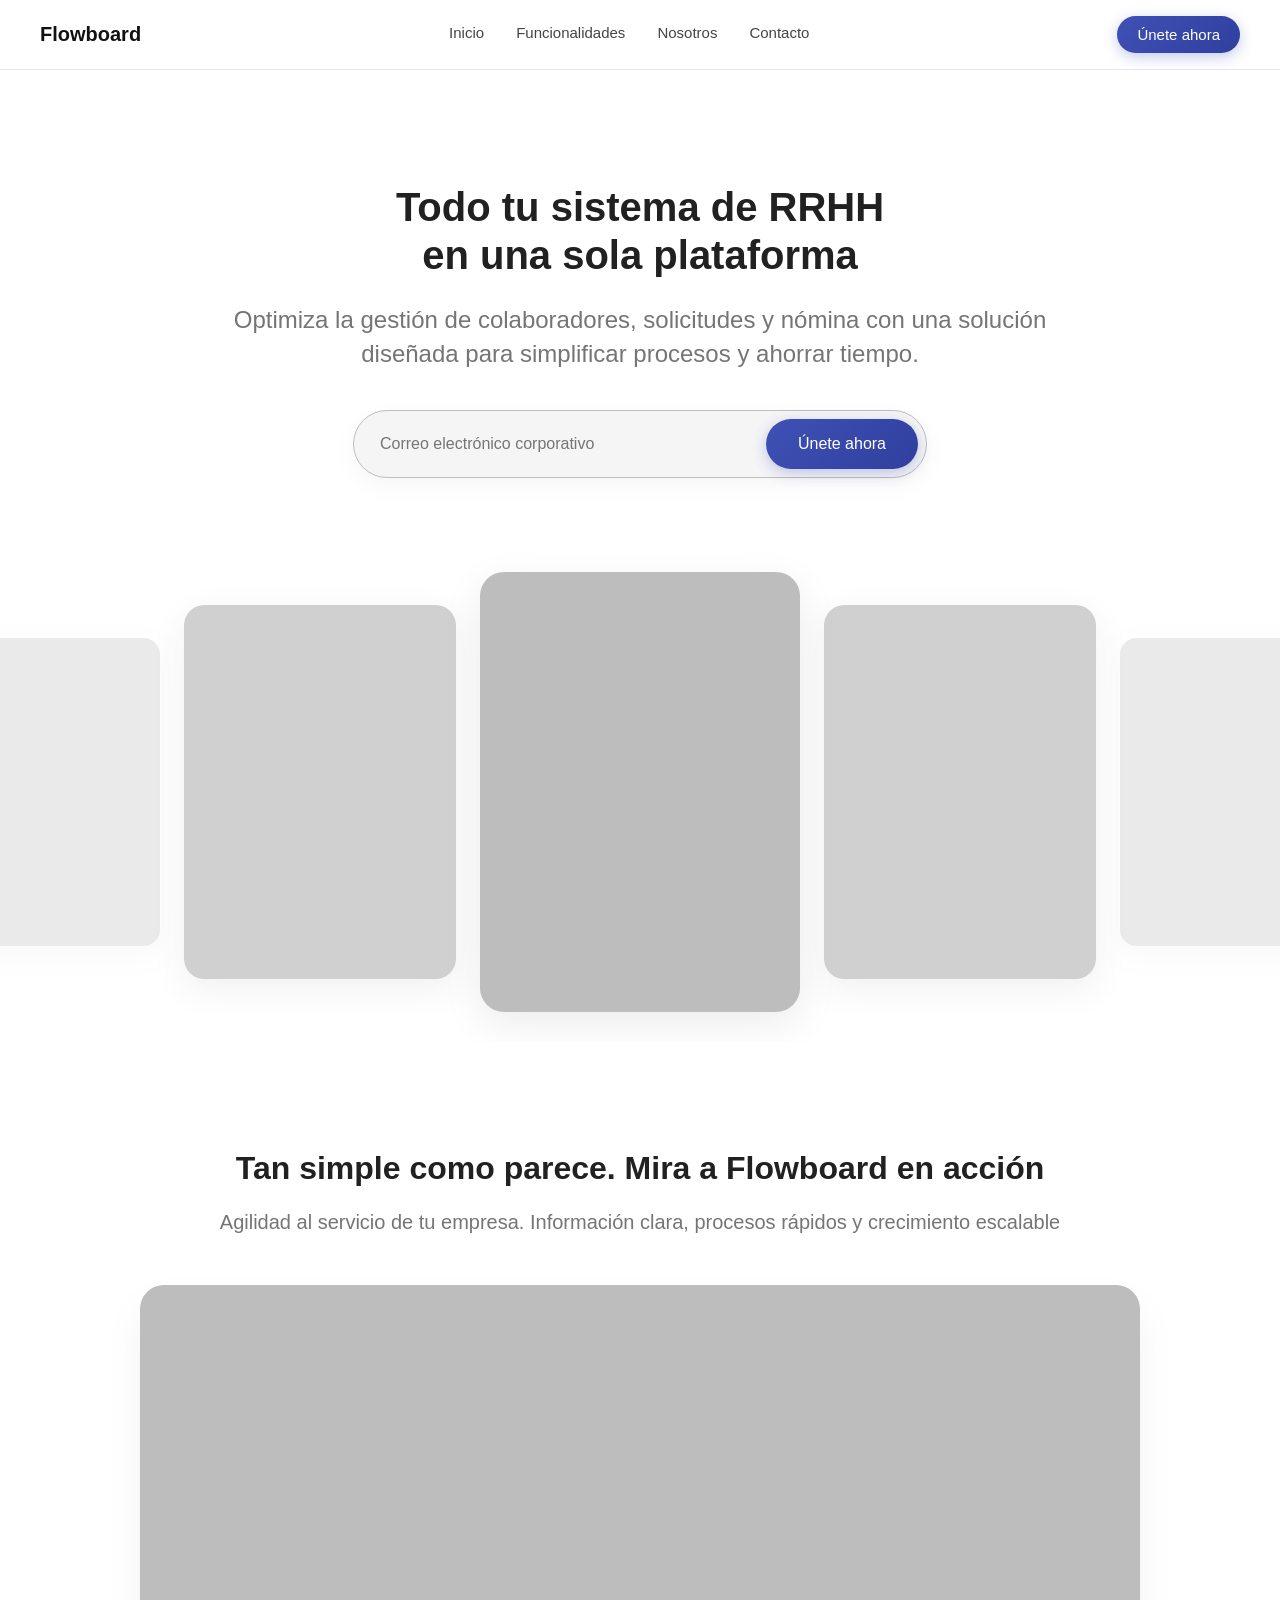
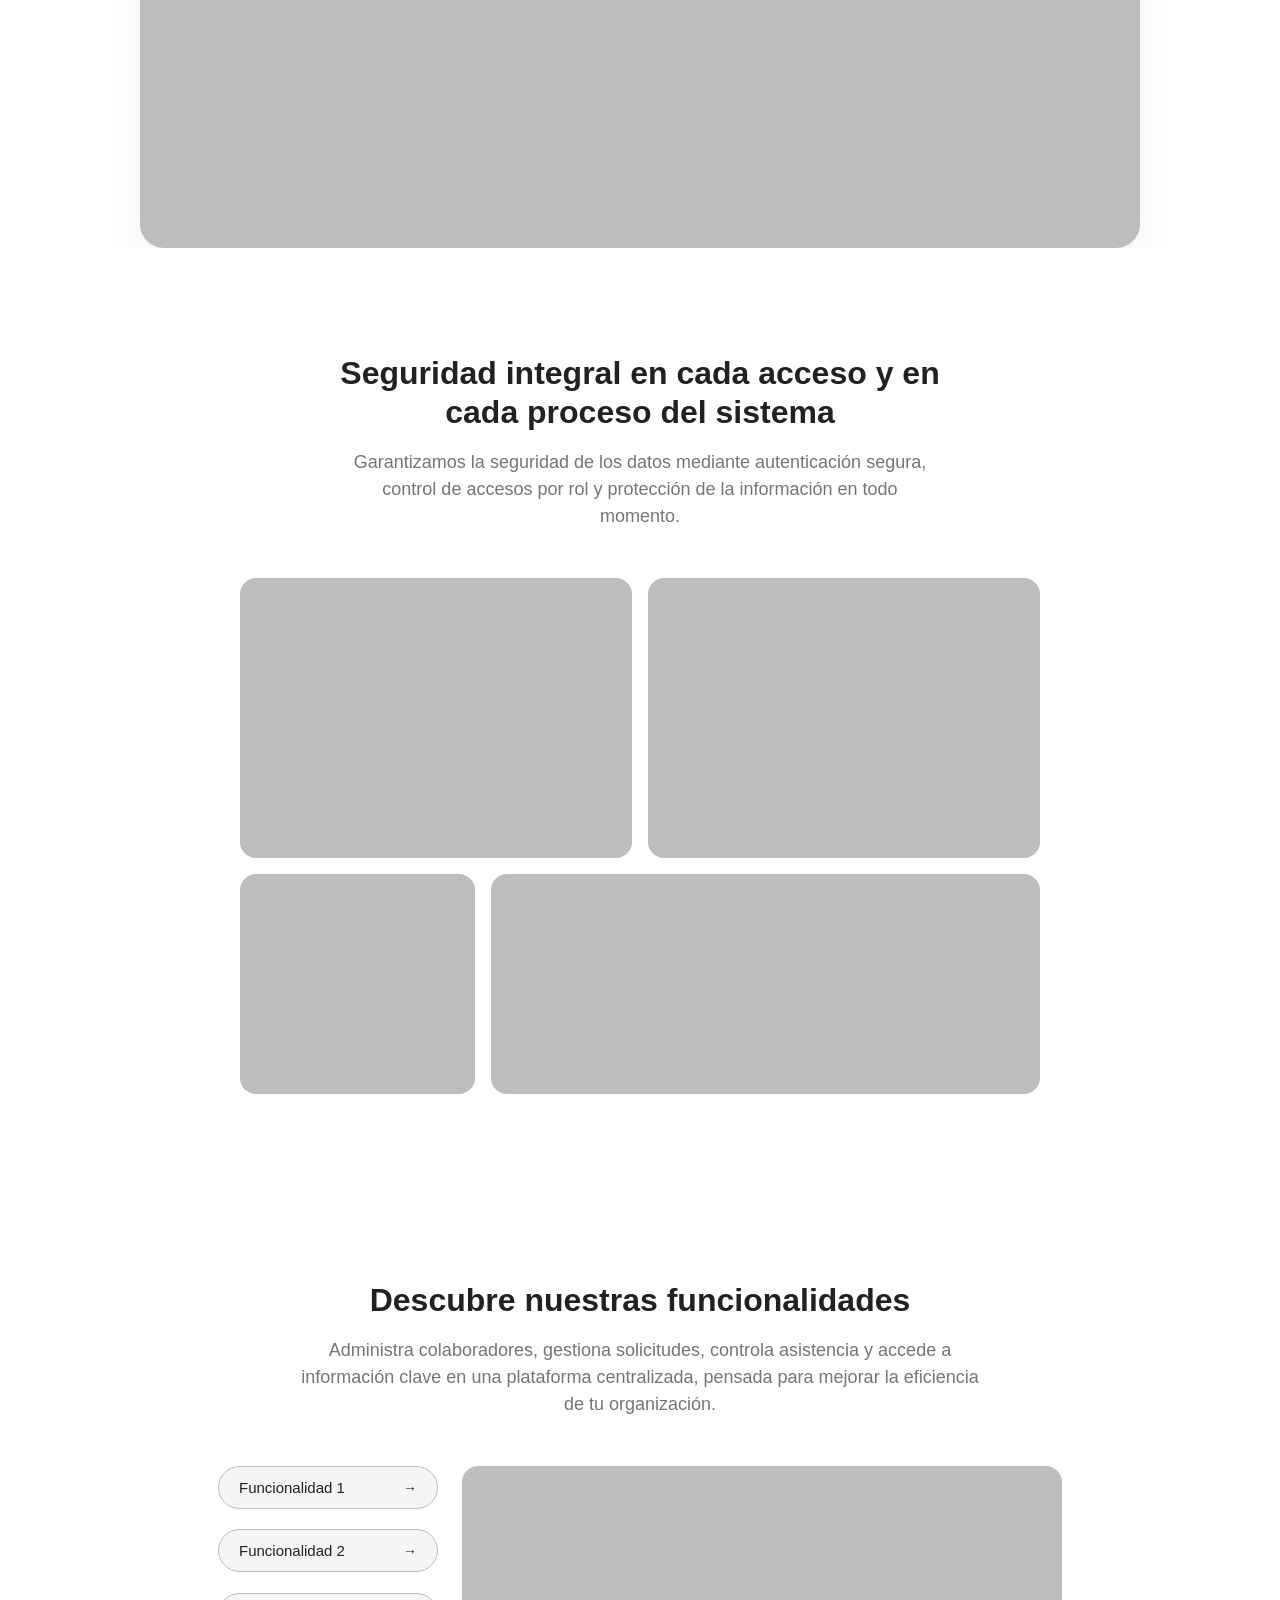
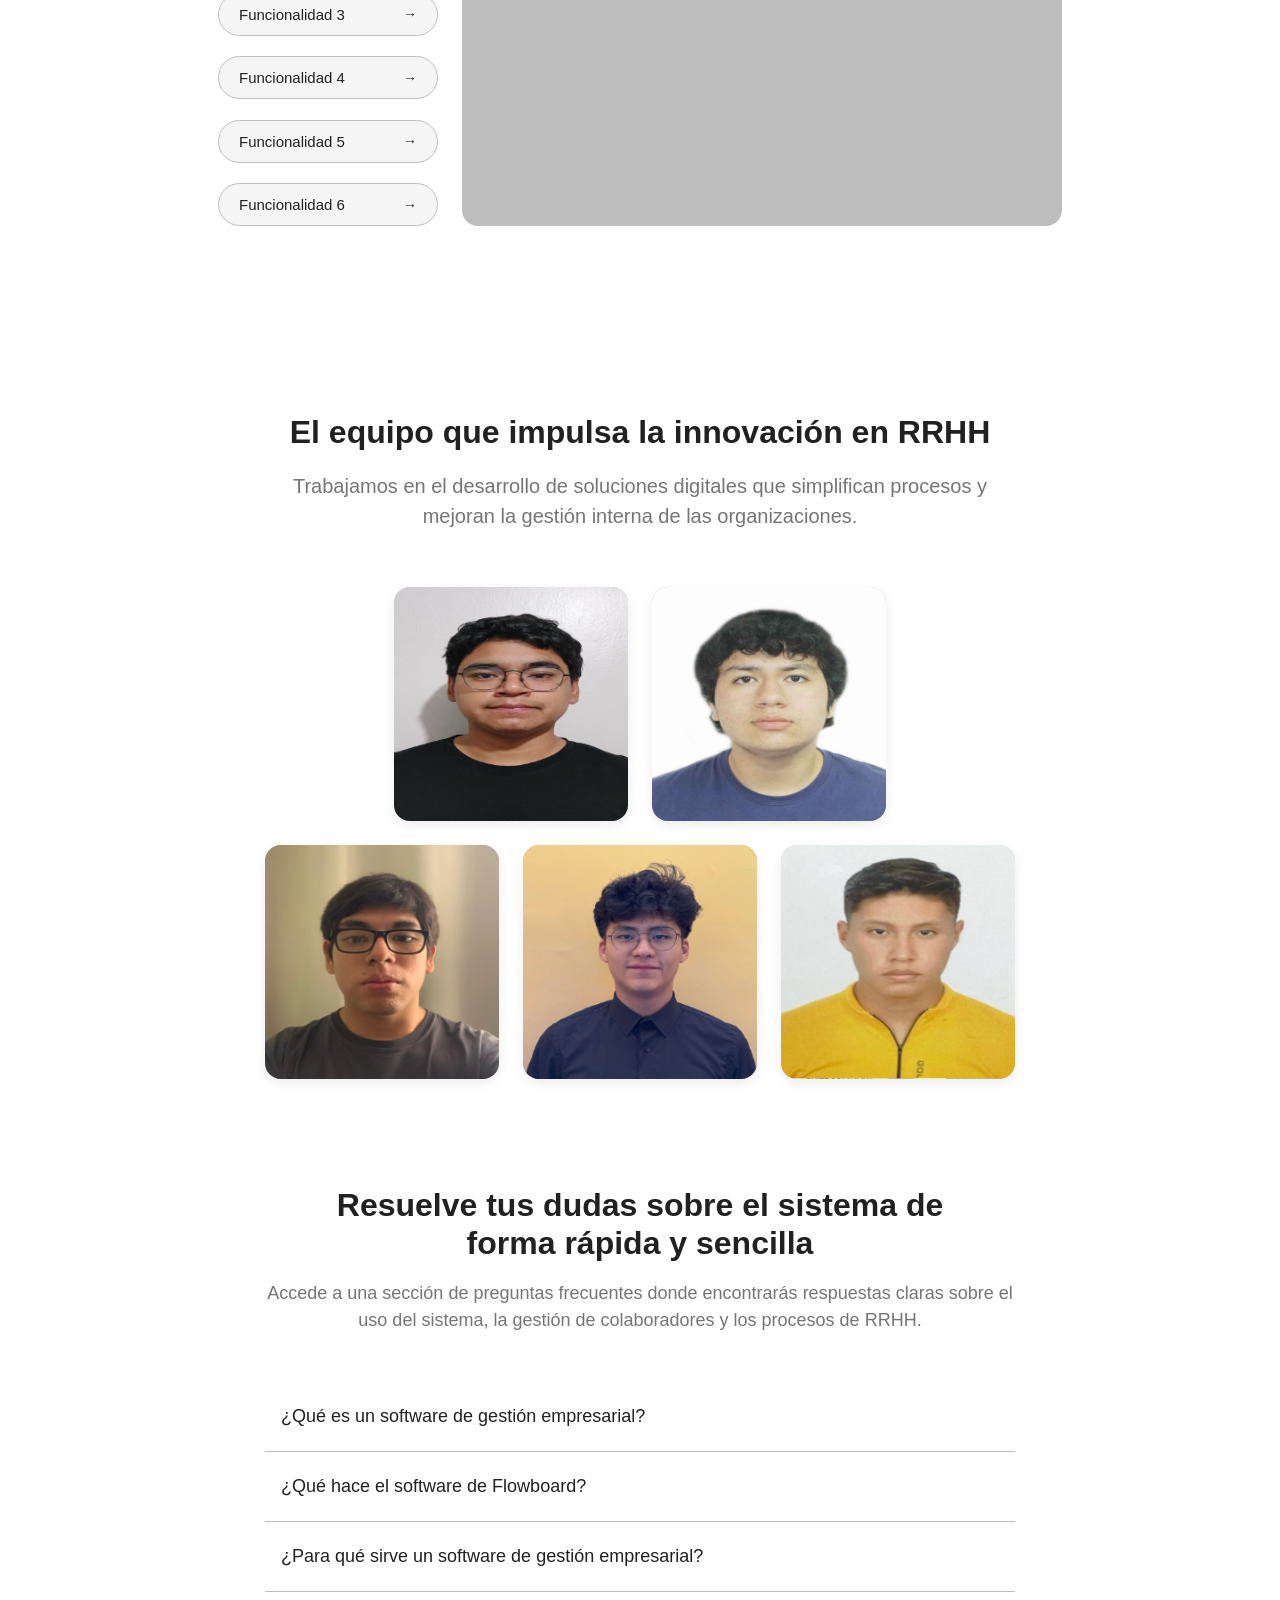
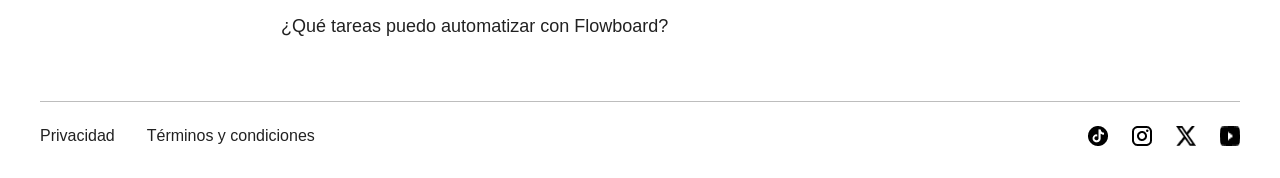
==== commit a10bbd94: "Merge branch 'style/gradient-ui' into develop" ====
--- a/index.html
+++ b/index.html
@@ -65,6 +65,44 @@
             </div>
         </div>
     </section>
+
+<section class="security-section" id="security">
+    <div class="security-container">
+        <h2 class="security-title">Seguridad integral en cada acceso y en cada proceso del sistema</h2>
+        <p class="security-subtitle">Garantizamos la seguridad de los datos mediante autenticación segura, control de accesos por rol y protección de la información en todo momento.</p>
+
+        <div class="security-grid">
+            <div class="security-row">
+                <div class="security-card card-large"></div>
+                <div class="security-card card-large"></div>
+            </div>
+            <div class="security-row">
+                <div class="security-card card-small"></div>
+                <div class="security-card card-wide"></div>
+            </div>
+        </div>
+    </div>
+</section>
+
+<section class="features-section" id="funcionalidades">
+    <div class="features-container">
+        <h2 class="features-title">Descubre nuestras funcionalidades</h2>
+        <p class="features-subtitle">Administra colaboradores, gestiona solicitudes, controla asistencia y accede a información clave en una plataforma centralizada, pensada para mejorar la eficiencia de tu organización.</p>
+
+        <div class="features-layout">
+            <div class="features-list">
+                <button class="feature-pill">Funcionalidad 1 <span class="pill-arrow">→</span></button>
+                <button class="feature-pill">Funcionalidad 2 <span class="pill-arrow">→</span></button>
+                <button class="feature-pill">Funcionalidad 3 <span class="pill-arrow">→</span></button>
+                <button class="feature-pill">Funcionalidad 4 <span class="pill-arrow">→</span></button>
+                <button class="feature-pill">Funcionalidad 5 <span class="pill-arrow">→</span></button>
+                <button class="feature-pill">Funcionalidad 6 <span class="pill-arrow">→</span></button>
+            </div>
+
+            <div class="features-display"></div>
+        </div>
+    </div>
+</section>
 
     <section id="nosotros" class="team-section">
     <div class="team-container">
--- a/src/styles.css
+++ b/src/styles.css
@@ -591,3 +591,158 @@
         justify-self: center;
     }
 }
+
+/* Sección de Seguridad */
+.security-section {
+    padding: 80px 0;
+    background-color: var(--background-color);
+    text-align: center;
+}
+
+.security-container {
+    max-width: 1200px;
+    margin: 0 auto;
+    padding: 0 24px;
+}
+
+.security-title {
+    font-family: 'Inter', sans-serif;
+    font-size: 32px;
+    font-weight: 700;
+    line-height: 1.2;
+    color: var(--primary-text);
+    margin-bottom: 16px;
+    max-width: 600px;
+    margin-left: auto;
+    margin-right: auto;
+}
+
+.security-subtitle {
+    font-family: 'Inter', sans-serif;
+    font-size: 18px;
+    line-height: 1.5;
+    color: var(--secondary-text);
+    margin-bottom: 48px;
+    max-width: 600px;
+    margin-left: auto;
+    margin-right: auto;
+}
+
+.security-grid {
+    display: flex;
+    flex-direction: column;
+    gap: 16px;
+    max-width: 800px;
+    margin: 0 auto;
+}
+
+.security-row {
+    display: flex;
+    gap: 16px;
+}
+
+.security-card {
+    background-color: var(--divider-color);
+    border-radius: 16px;
+}
+
+.card-large {
+    flex: 1;
+    height: 280px;
+}
+
+.card-small {
+    flex: 0.6;
+    height: 220px;
+}
+
+.card-wide {
+    flex: 1.4;
+    height: 220px;
+}
+
+/*functionality section*/
+.features-section {
+    padding: 80px 0;
+    background-color: var(--background-color);
+    text-align: center;
+}
+
+.features-container {
+    max-width: 1200px;
+    margin: 0 auto;
+    padding: 0 24px;
+}
+
+.features-title {
+    font-family: 'Inter', sans-serif;
+    font-size: 32px;
+    font-weight: 700;
+    line-height: 1.2;
+    color: var(--primary-text);
+    margin-bottom: 16px;
+    max-width: 600px;
+    margin-left: auto;
+    margin-right: auto;
+}
+
+.features-subtitle {
+    font-family: 'Inter', sans-serif;
+    font-size: 18px;
+    line-height: 1.5;
+    color: var(--secondary-text);
+    margin-bottom: 48px;
+    max-width: 700px;
+    margin-left: auto;
+    margin-right: auto;
+}
+
+.features-list {
+    display: flex;
+    flex-direction: column;
+    gap: 12px;
+    flex: 0 0 220px;
+    justify-content: space-between;
+}
+
+.features-layout {
+    display: flex;
+    gap: 24px;
+    align-items: stretch;
+    text-align: left;
+    justify-content: center;
+}
+
+.feature-pill {
+    font-family: 'Inter', sans-serif;
+    font-size: 15px;
+    font-weight: 500;
+    color: var(--primary-text);
+    background-color: var(--input-bg-color);
+    border: 1px solid var(--divider-color);
+    border-radius: 999px;
+    padding: 12px 20px;
+    cursor: pointer;
+    display: flex;
+    justify-content: space-between;
+    align-items: center;
+    transition: background-color 0.2s ease, color 0.2s ease;
+}
+
+.feature-pill:hover {
+    background-color: #3F51B5;
+    color: var(--white);
+    border-color: #3F51B5;
+}
+
+.pill-arrow {
+    font-size: 14px;
+}
+
+.features-display {
+    flex: 1;
+    height: 360px;
+    max-width: 600px;
+    background-color: var(--divider-color);
+    border-radius: 16px;
+}
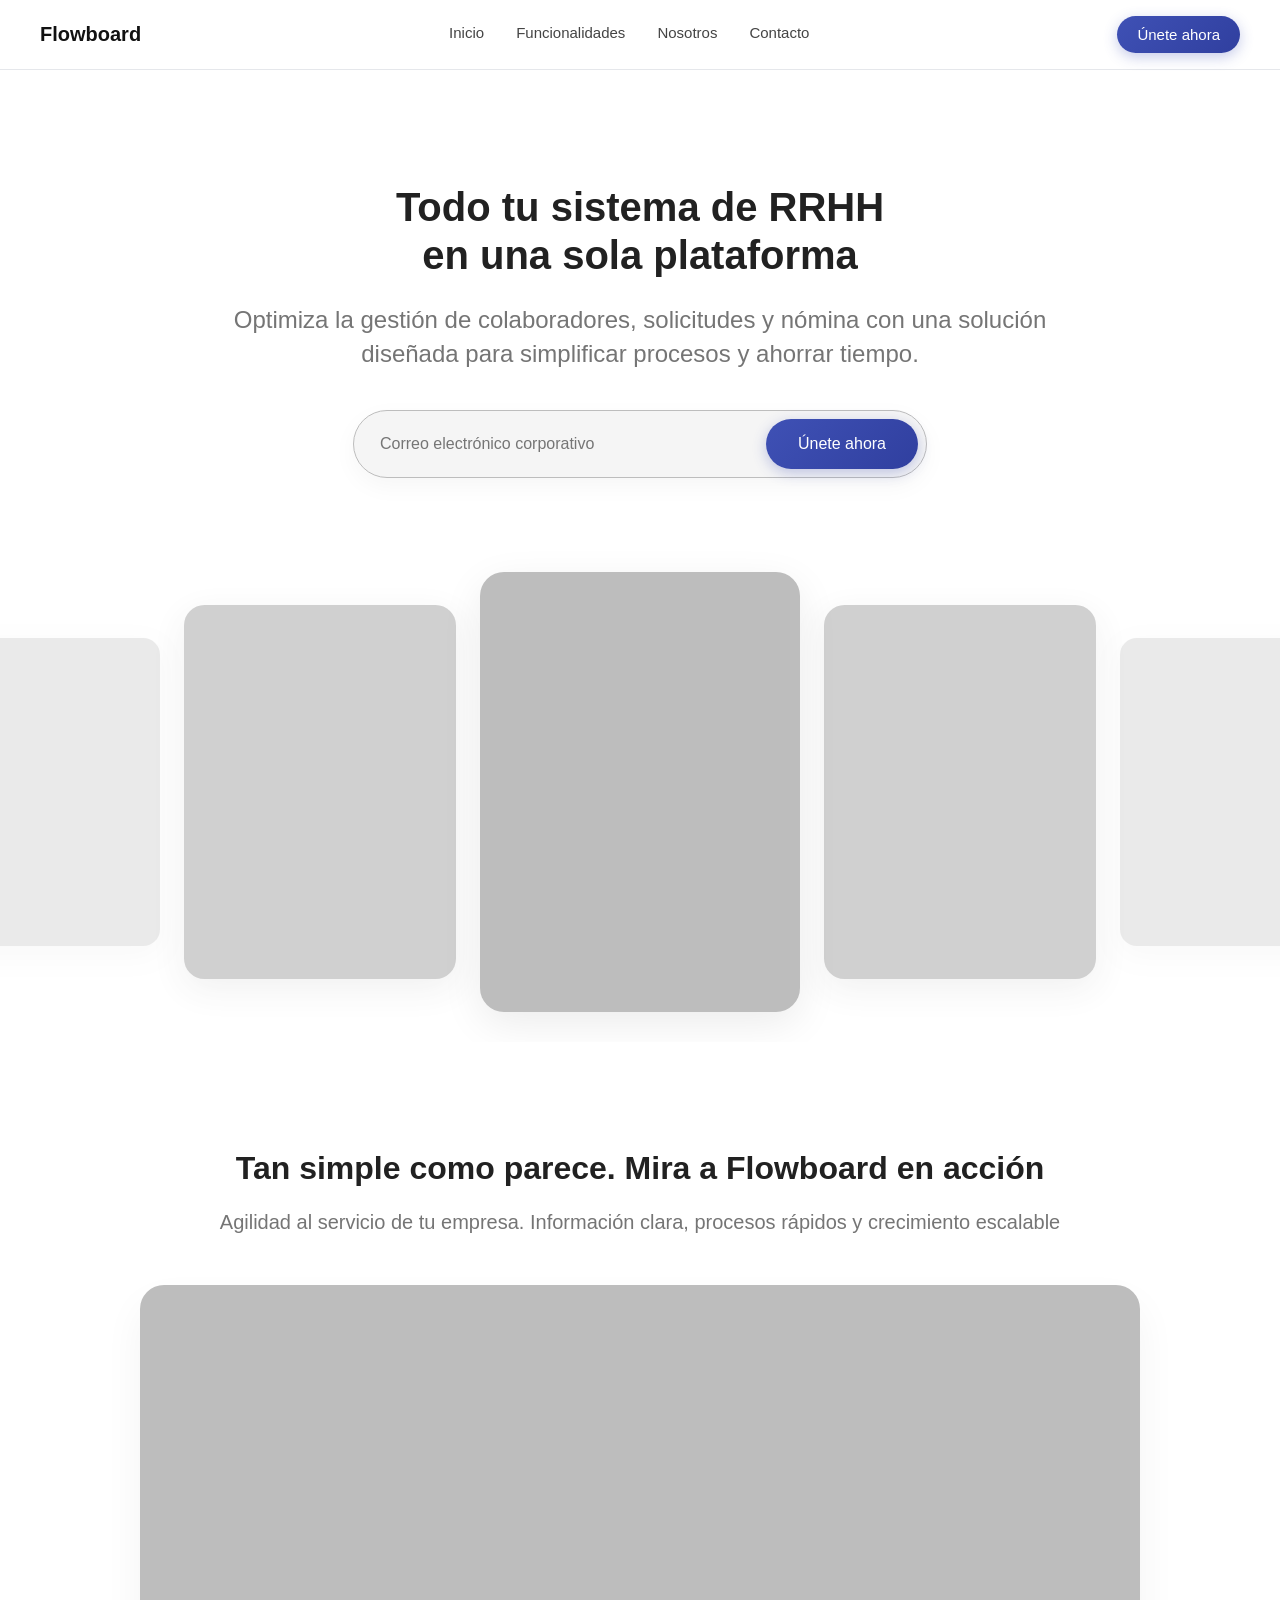
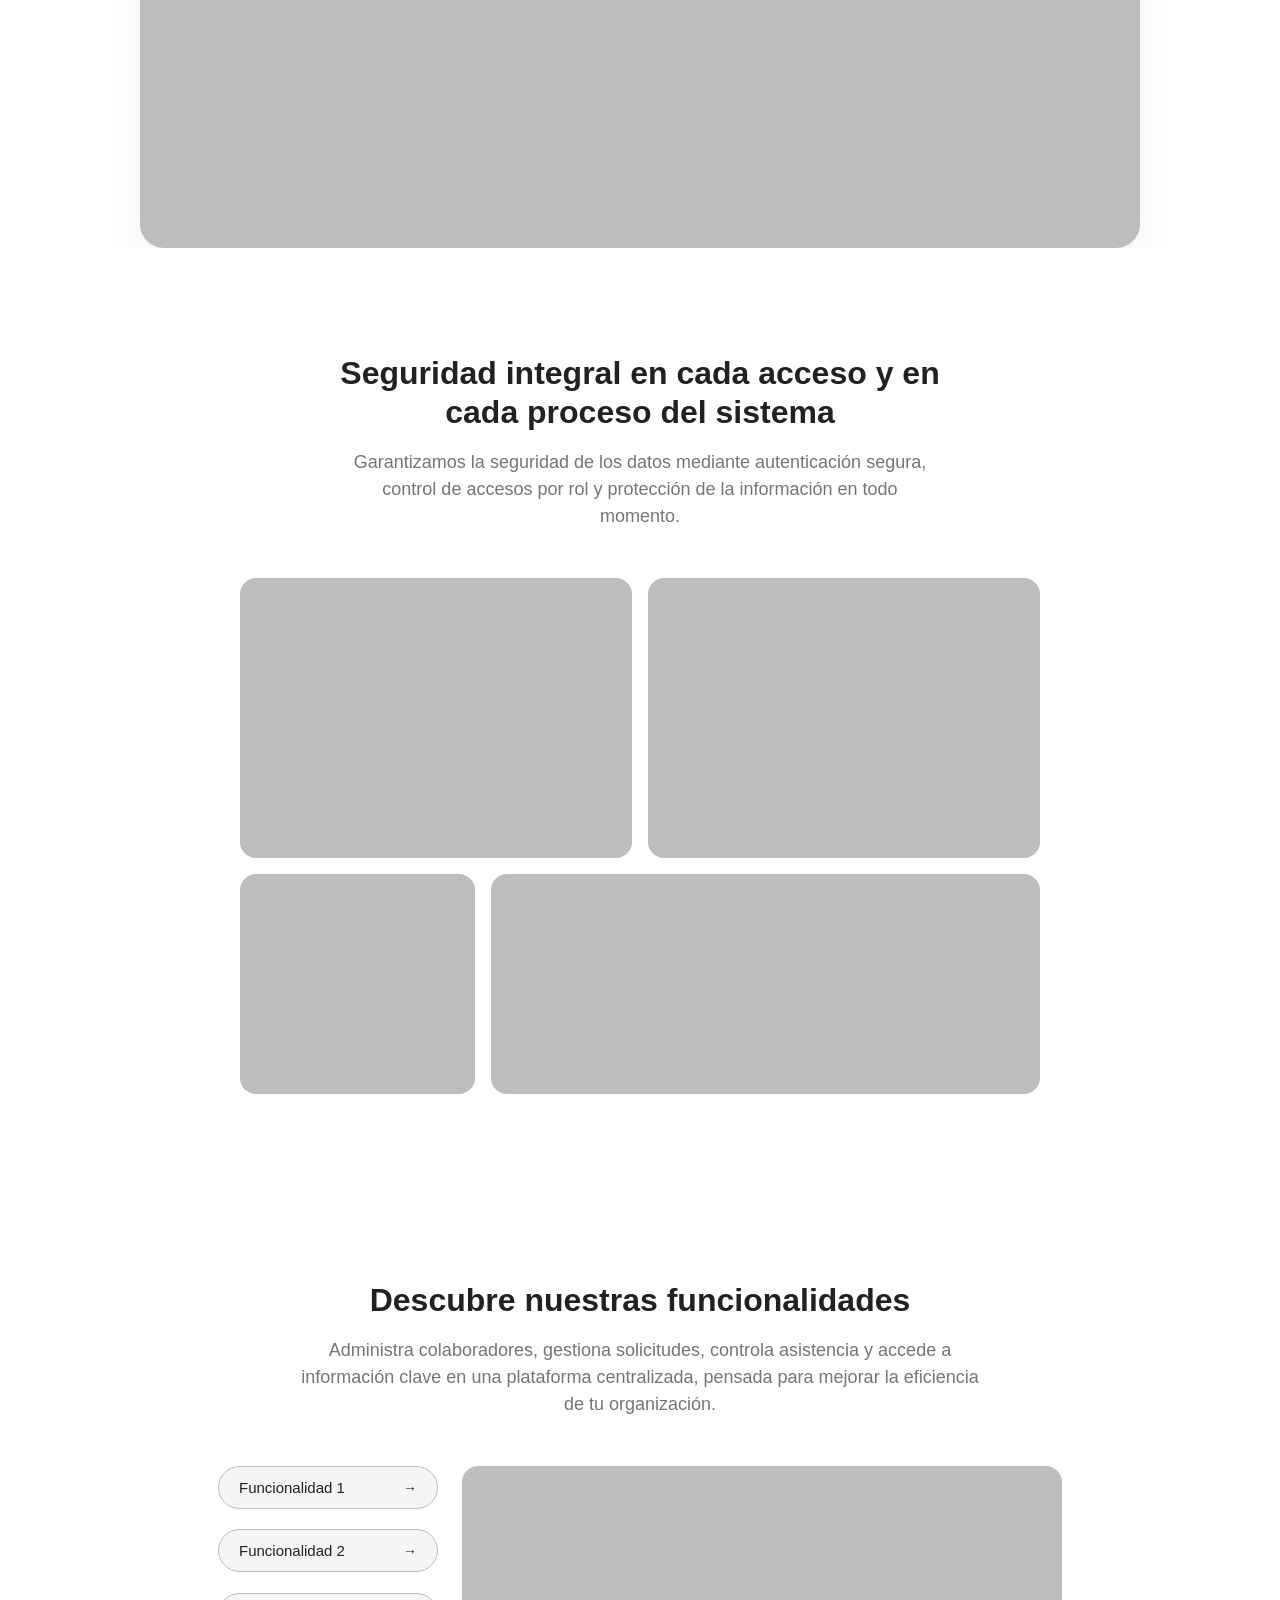
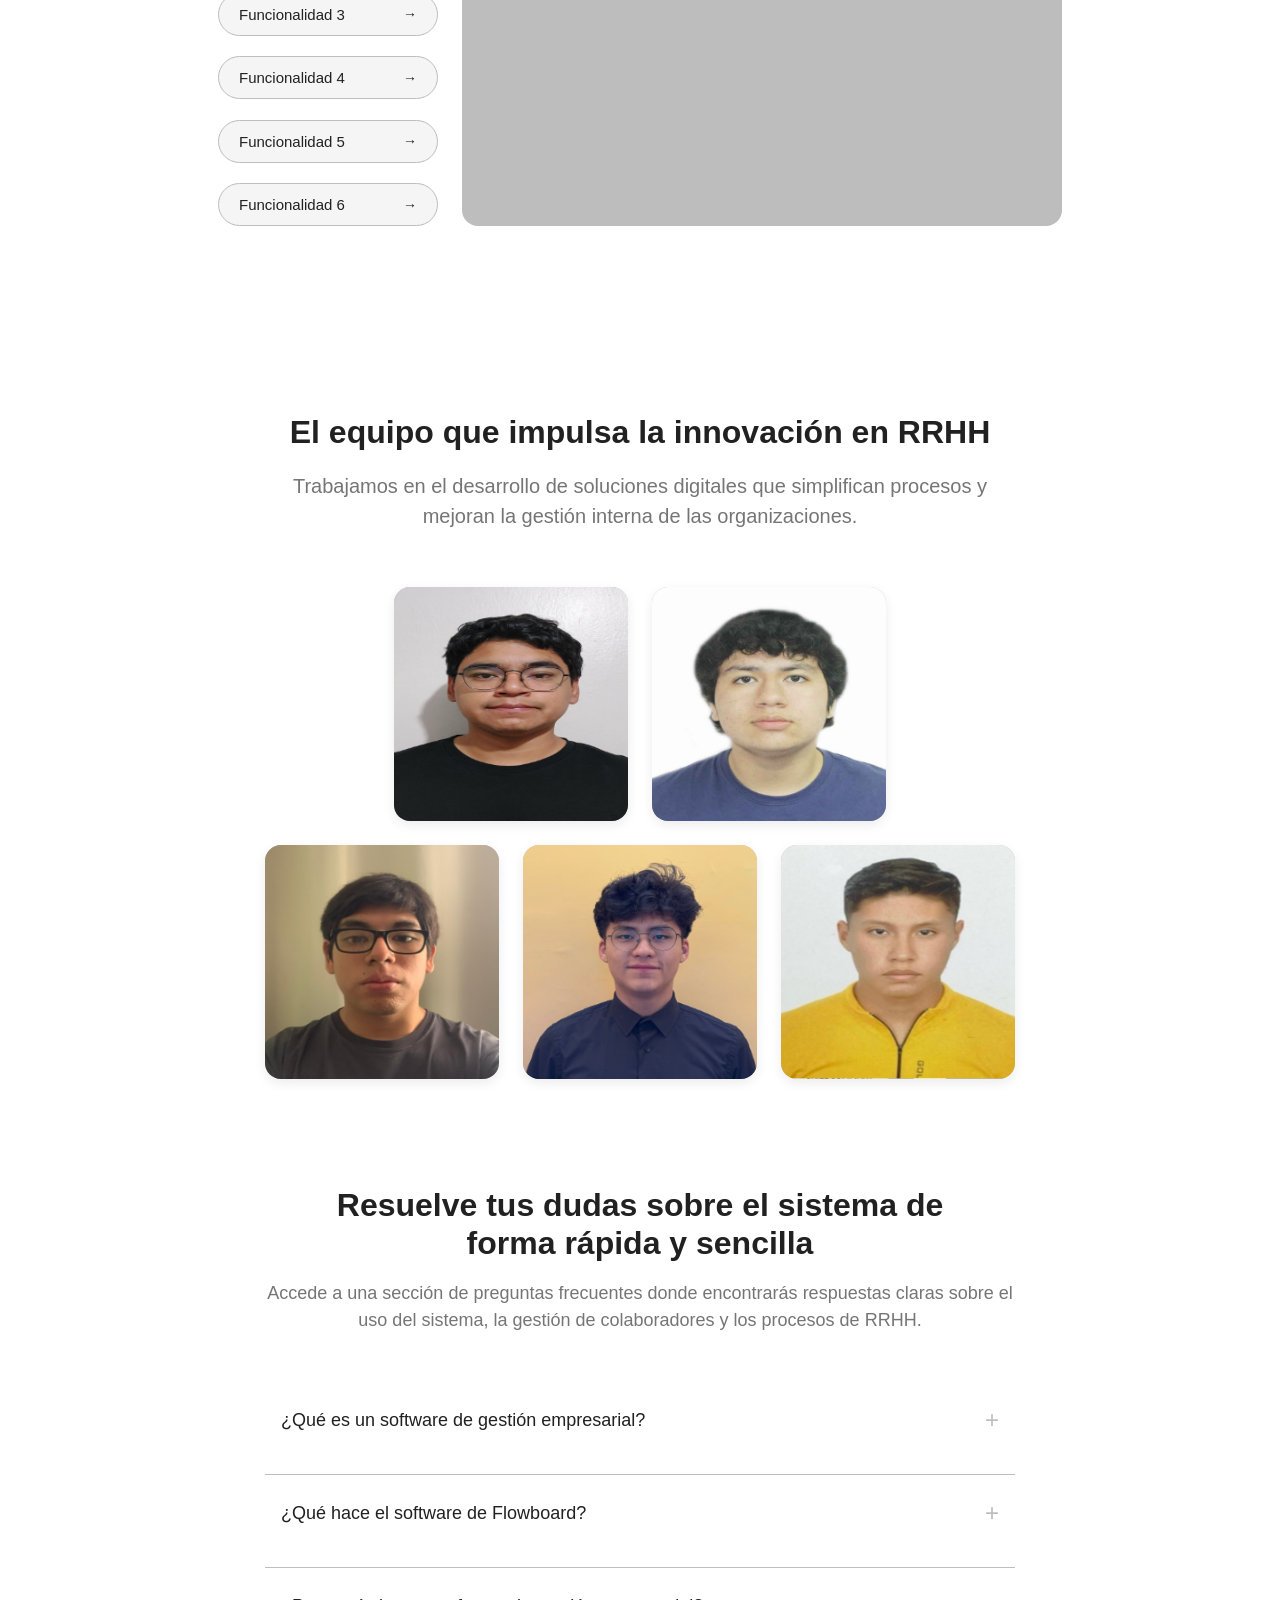
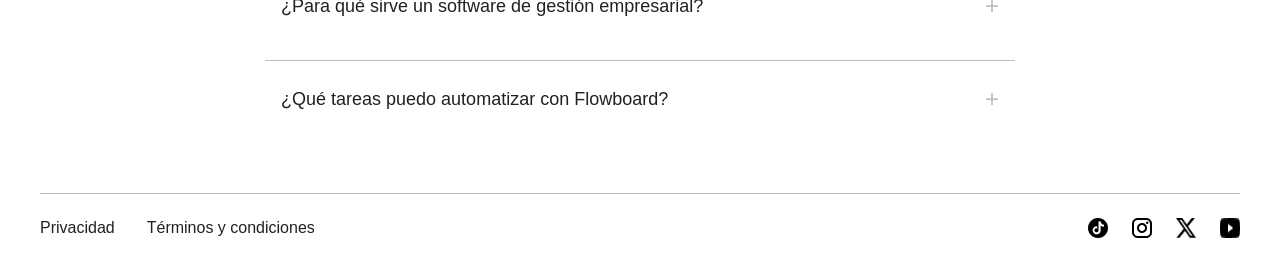
==== commit f9389a1b: "feat(faq): add information to faq" ====
--- a/index.html
+++ b/index.html
@@ -146,21 +146,27 @@
 
             <div class="faq-list">
                 <div class="faq-item">
-                    <p class="faq-question">¿Qué es un software de gestión empresarial?</p>
-                </div>
-                <hr class="faq-divider">
-                <div class="faq-item">
-                    <p class="faq-question">¿Qué hace el software de Flowboard?</p>
-                </div>
-                <hr class="faq-divider">
-                <div class="faq-item">
-                    <p class="faq-question">¿Para qué sirve un software de gestión empresarial?</p>
-                </div>
-                <hr class="faq-divider">
-                <div class="faq-item">
-                    <p class="faq-question">¿Qué tareas puedo automatizar con Flowboard?</p>
-                </div>
-            </div>
+                <p class="faq-question">¿Qué es un software de gestión empresarial?</p>
+                <p class="faq-answer">Es una solución tecnológica diseñada para digitalizar y centralizar todas las interacciones, tareas y flujos de trabajo entre los colaboradores de una empresa. Su objetivo principal es transformar procesos manuales en flujos digitales eficientes, permitiendo que cada área de la organización esté conectada en un mismo entorno.</p>
+                </div>
+            <hr class="faq-divider">
+            <div class="faq-item">
+                <p class="faq-question">¿Qué hace el software de Flowboard?</p>
+                <p class="faq-answer">Flowboard es un ecosistema integral altamente personalizable que se adapta a las necesidades específicas de cada organización. Ofrece un conjunto robusto de funcionalidades diseñadas especialmente para que las pequeñas y medianas empresas puedan gestionar su talento y operaciones con herramientas de nivel corporativo.</p>
+            </div>
+        <hr class="faq-divider">
+
+            <div class="faq-item">
+                <p class="faq-question">¿Para qué sirve un software de gestión empresarial?</p>
+                <p class="faq-answer">Su propósito es impulsar la productividad mediante la automatización de tareas repetitivas y la centralización de la información en tiempo real. Esto facilita una toma de decisiones estratégica basada en datos precisos, agiliza los procesos internos y permite que el equipo se enfoque en lo que realmente importa: el crecimiento del negocio.</p>
+            </div>
+            <hr class="faq-divider">
+
+            <div class="faq-item">
+                <p class="faq-question">¿Qué tareas puedo automatizar con Flowboard?</p>
+                <p class="faq-answer">Con Flowboard, puedes transformar la operatividad diaria mediante la automatización del envío de solicitudes y la interacción constante entre colaboradores, estableciendo un canal de comunicación directo y eficiente con el departamento de RRHH. La plataforma integra la recuperación automática de datos de asistencia para optimizar la gestión del personal, facilita el procesamiento instantáneo para aceptar o declinar solicitudes recurrentes y asegura un control financiero y administrativo riguroso mediante el envío de notificaciones automáticas cuando se detectan pagos pendientes o incumplimientos en fechas específicas.</p>
+            </div>
+</div>
         </div>
     </section>
 
--- a/src/styles.css
+++ b/src/styles.css
@@ -1,4 +1,3 @@
-
 :root {
     --primary-color: #3f51b5;     
     --primary-text: #212121;      
@@ -8,6 +7,7 @@
     --background-color: #FFFFFF; 
     --white: #FFFFFF;             
 }
+
 html {
     scroll-behavior: smooth;
 }
@@ -46,7 +46,6 @@
     max-width: 516px;
     margin-left: auto;
     margin-right: auto;
-    
 }
 
 .hero-lead {
@@ -59,7 +58,6 @@
     margin-left: auto;
     margin-right: auto;
 }
-
 
 .hero-container, .carousel-container {
     position: relative;
@@ -121,6 +119,7 @@
 .header-button {
     padding: 10px 20px;
     font-size: 15px;
+    border-radius: 20px;
 }
 
 .hero-button:hover, .header-button:hover {
@@ -361,22 +360,6 @@
     width: 100%;
 }
 
-.header-button {
-    padding: 10px 20px;
-    background-color: #303f9f;
-    color: #fff;
-    border: none;
-    border-radius: 20px;
-    font-size: 15px;
-    cursor: pointer;
-    transition: background-color 0.2s;
-}
-
-.header-button:hover {
-        background-color: #303f9f;
-}
-
-
 .legal-section {
     padding: 64px 0;
     background-color: var(--background-color);
@@ -421,10 +404,10 @@
     font-size: 16px;
     color: var(--secondary-text);
 }
+
 .faq-section {
     background-color: var(--background-color);
     text-align: center;
-    
 }
 
 .faq-container {
@@ -485,6 +468,45 @@
     text-align: left;
     width: 100%;
     padding: 0;
+    display: flex;
+    justify-content: space-between;
+    align-items: center;
+    transition: color 0.3s ease;
+}
+
+.faq-question::after {
+    content: '+';
+    font-size: 24px;
+    font-weight: 300;
+    transition: transform 0.3s ease;
+    color: var(--divider-color);
+}
+
+.faq-item.active .faq-question {
+    color: var(--primary-color);
+}
+
+.faq-item.active .faq-question::after {
+    transform: rotate(45deg);
+    color: var(--primary-color);
+}
+
+.faq-answer {
+    font-family: 'Inter', sans-serif;
+    font-size: 16px;
+    line-height: 1.6;
+    color: var(--secondary-text);
+    max-height: 0;
+    overflow: hidden;
+    transition: max-height 0.4s cubic-bezier(0.4, 0, 0.2, 1), opacity 0.3s ease, margin-top 0.3s ease;
+    opacity: 0;
+    margin-top: 0;
+}
+
+.faq-item.active .faq-answer {
+    max-height: 300px;
+    opacity: 1;
+    margin-top: 16px;
 }
 
 .faq-divider {
@@ -492,11 +514,10 @@
     border-top: 1px solid var(--divider-color);
     margin: 0;
 }
+
 .faq-question:hover {
     color: #303f9f;
-    transition: color 0.2s ease;
-}
-
+}
 .team-section {
     padding: 80px 0;
     background-color: var(--background-color);
@@ -528,7 +549,6 @@
     margin-left: auto;
     margin-right: auto;
 }
-
 
 .team-grid {
     display: grid;
@@ -538,7 +558,6 @@
     margin: 0 auto;
 }
 
- 
 .team-member:nth-child(1) { grid-column: 2 / 4; } 
 .team-member:nth-child(2) { grid-column: 4 / 6; } 
 .team-member:nth-child(3) { grid-column: 1 / 3; } 
@@ -592,7 +611,6 @@
     }
 }
 
-/* Sección de Seguridad */
 .security-section {
     padding: 80px 0;
     background-color: var(--background-color);
@@ -644,6 +662,12 @@
 .security-card {
     background-color: var(--divider-color);
     border-radius: 16px;
+    transition: transform 0.3s ease, box-shadow 0.3s ease;
+}
+
+.security-card:hover {
+    transform: translateY(-4px);
+    box-shadow: 0 12px 24px rgba(0,0,0,0.1);
 }
 
 .card-large {
@@ -661,7 +685,6 @@
     height: 220px;
 }
 
-/*functionality section*/
 .features-section {
     padding: 80px 0;
     background-color: var(--background-color);
@@ -726,13 +749,15 @@
     display: flex;
     justify-content: space-between;
     align-items: center;
-    transition: background-color 0.2s ease, color 0.2s ease;
+    transition: all 0.3s ease;
 }
 
 .feature-pill:hover {
-    background-color: #3F51B5;
+    background: linear-gradient(135deg, var(--primary-color) 0%, #303f9f 100%);
     color: var(--white);
-    border-color: #3F51B5;
+    border-color: transparent;
+    transform: translateY(-2px);
+    box-shadow: 0 6px 20px rgba(63,     81, 181, 0.4);
 }
 
 .pill-arrow {
@@ -745,4 +770,10 @@
     max-width: 600px;
     background-color: var(--divider-color);
     border-radius: 16px;
+    transition: transform 0.3s ease, box-shadow 0.3s ease;
+}
+
+.features-display:hover {
+    transform: translateY(-4px);
+    box-shadow: 0 12px 24px rgba(0,0,0,0.1);
 }
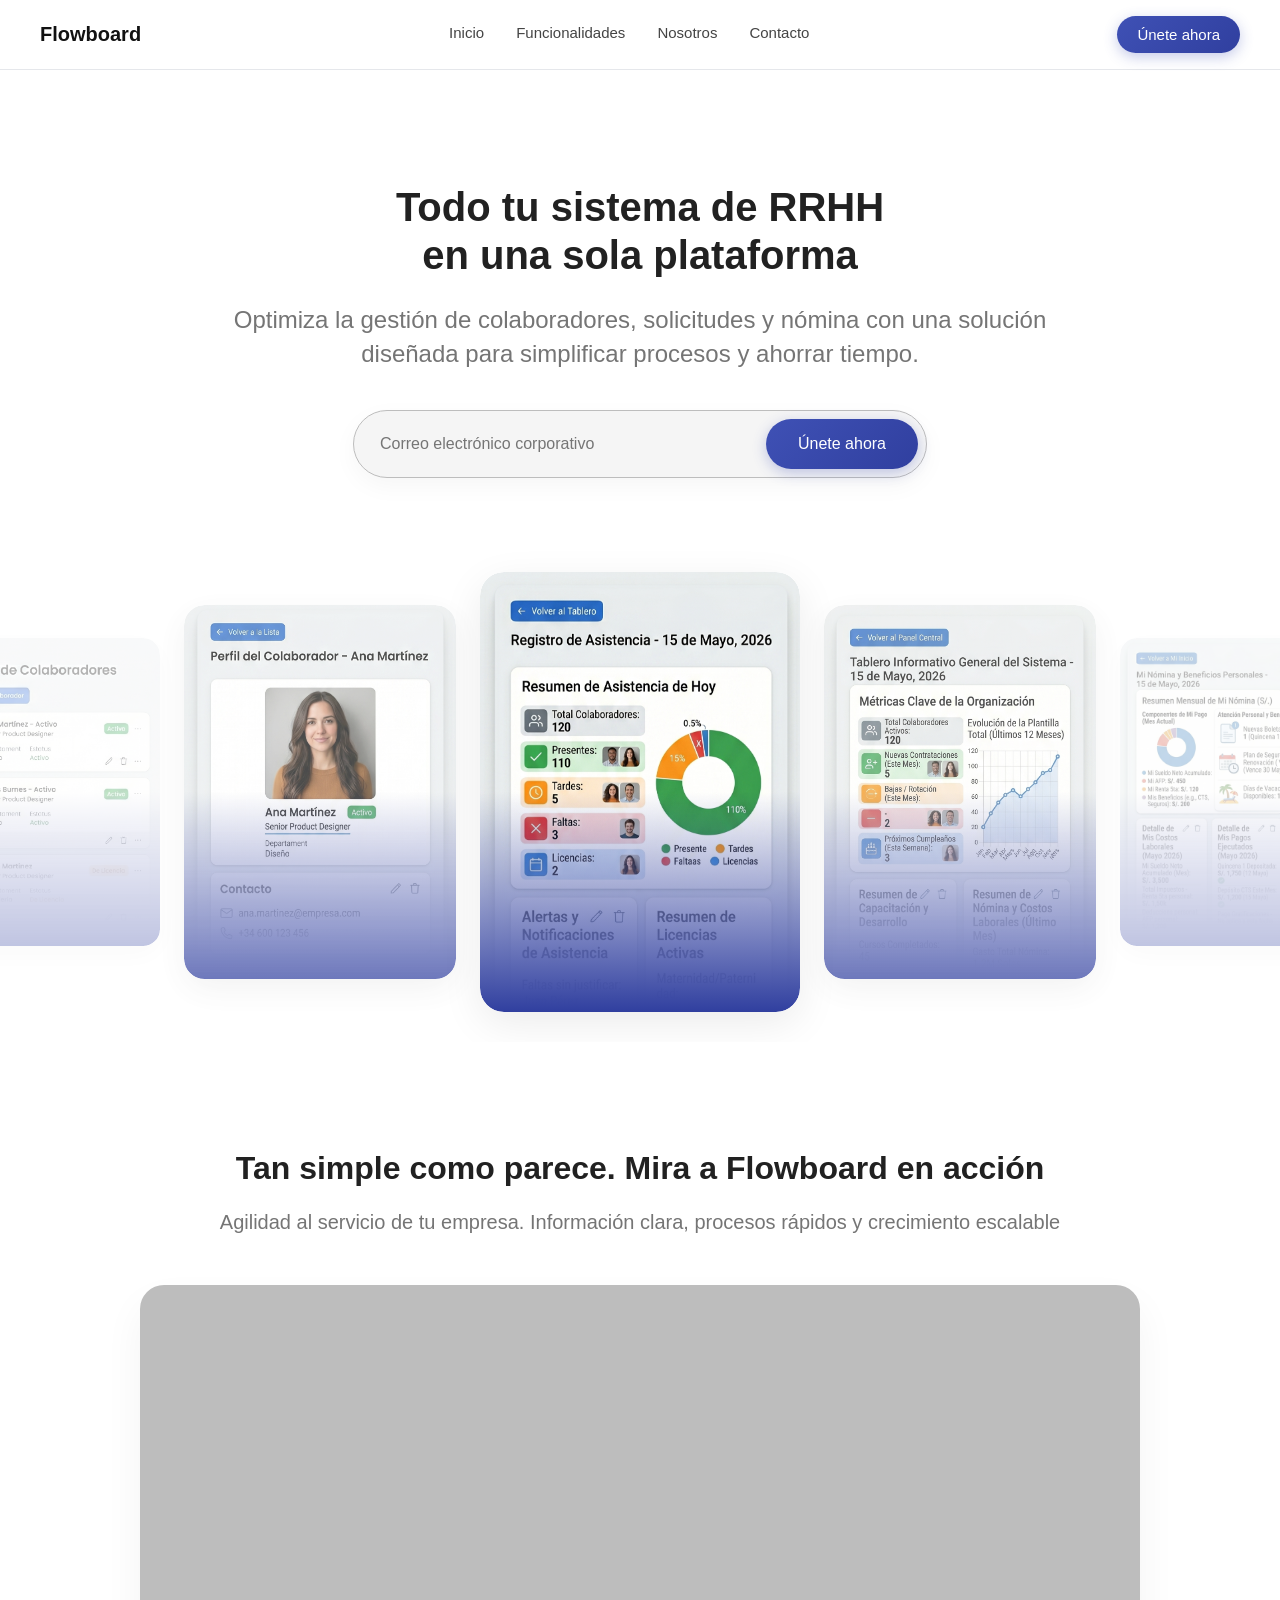
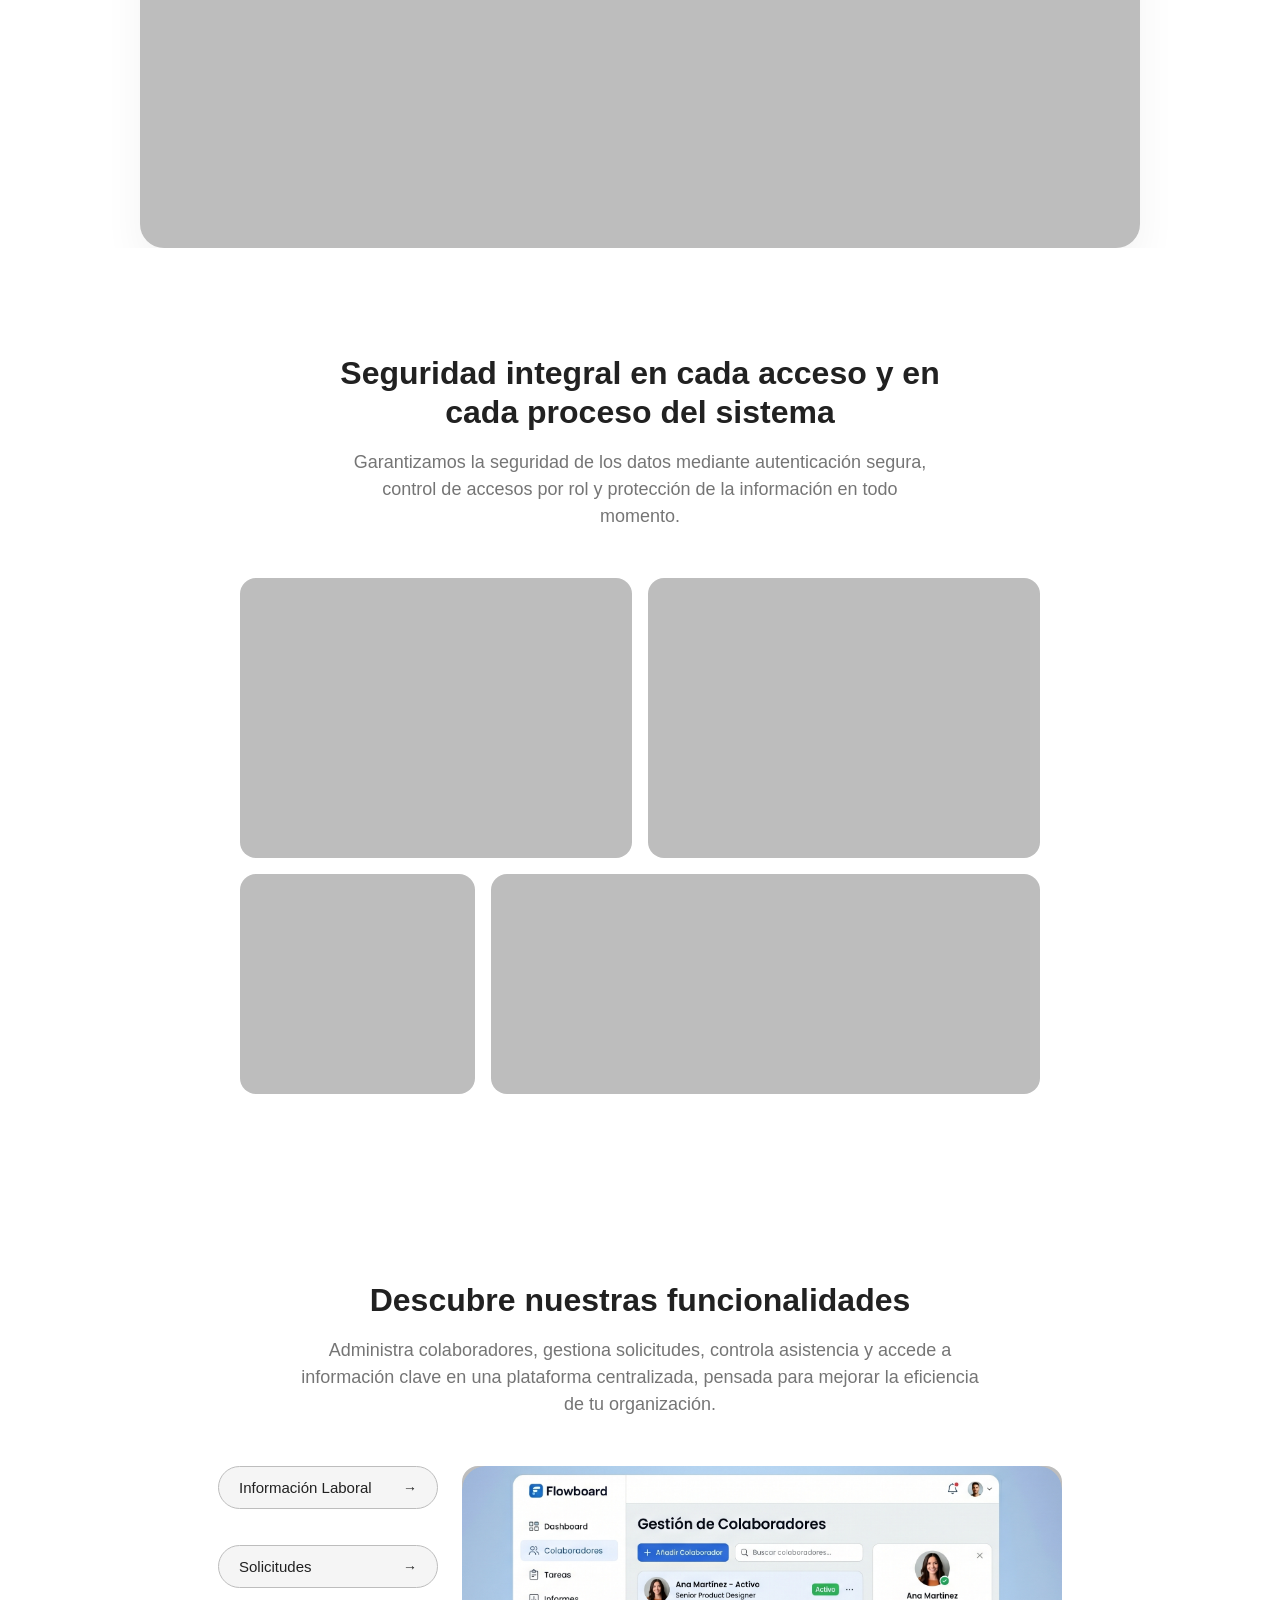
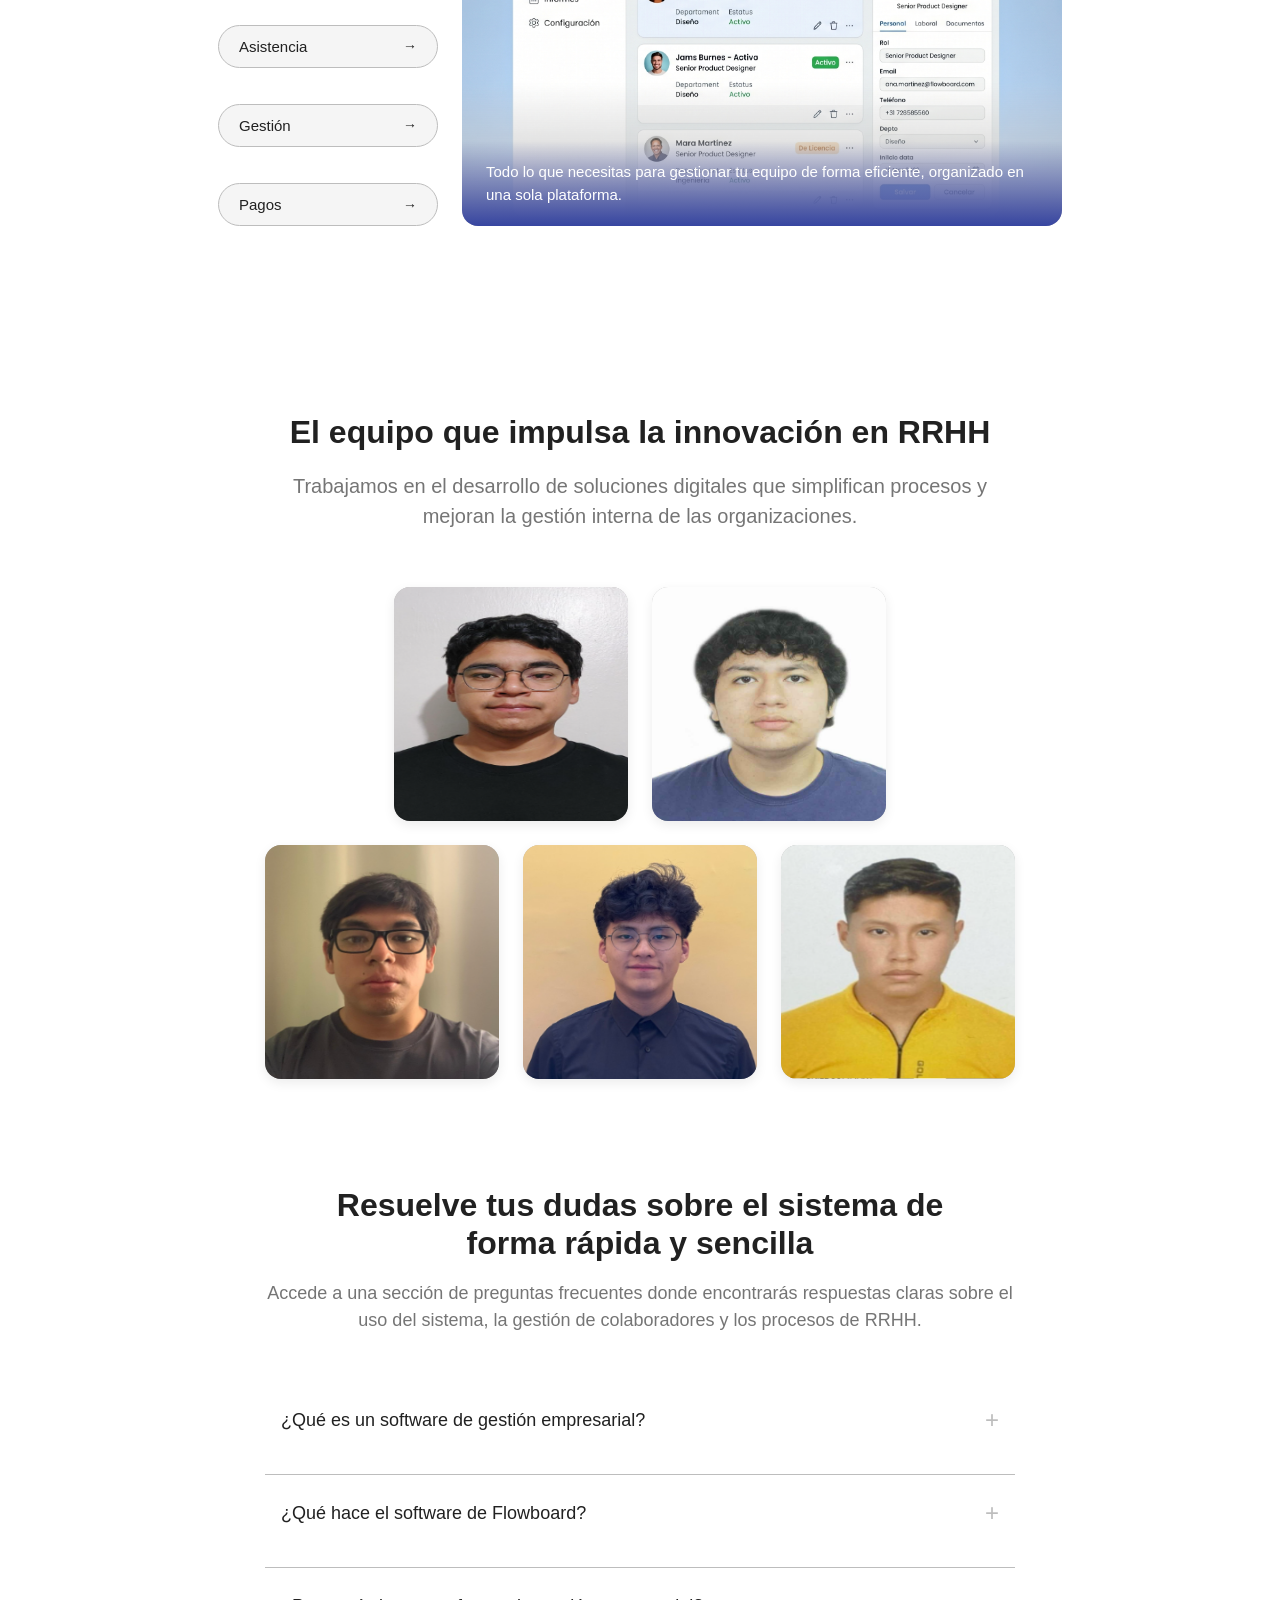
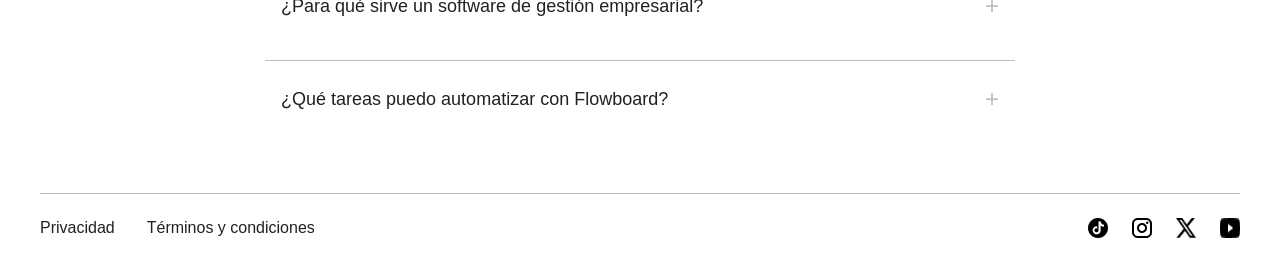
==== commit fe5ade74: "feat(design): add features interactivity" ====
--- a/index.html
+++ b/index.html
@@ -5,6 +5,7 @@
     <meta charset="UTF-8">
     <meta name="viewport" content="width=device-width, initial-scale=1.0">
     <link rel="stylesheet" href="src/styles.css">
+    <link rel="icon" type="image/png" href="src/assets/Head-favicon/Header-icon.png">
     <title>Flowboard</title>
 </head>
 
@@ -19,7 +20,7 @@
                 <a href="#hero-section" class="nav-link">Inicio</a>
                 <a href="#funcionalidades-section" class="nav-link">Funcionalidades</a>
                 <a href="#nosotros" class="nav-link">Nosotros</a>
-                <a href="#contacto" class="nav-link">Contacto</a>
+                <a href="#Contacto" class="nav-link">Contacto</a>
             </nav>
 
             <div class="header-cta">
@@ -44,11 +45,16 @@
             </form>
         </div>
         <div class="carousel-container">
-            <div class="visual-card"></div>
-            <div class="visual-card"></div>
-            <div class="visual-card"></div>
-            <div class="visual-card"></div>
-            <div class="visual-card"></div>
+            <div class="visual-card"><img src="src/assets/Hero-Section-Images/Hero-Section-Image1.png"
+                    alt="Flowboard Dashboard" class="card-image"></div>
+            <div class="visual-card"><img src="src/assets/Hero-Section-Images/Hero-Section-Image2.png"
+                    alt="Flowboard Dashboard" class="card-image"></div>
+            <div class="visual-card"><img src="src/assets/Hero-Section-Images/Hero-Section-Image3.png"
+                    alt="Flowboard Dashboard" class="card-image"></div>
+            <div class="visual-card"><img src="src/assets/Hero-Section-Images/Hero-Section-Image4.png"
+                    alt="Flowboard Dashboard" class="card-image"></div>
+            <div class="visual-card"><img src="src/assets/Hero-Section-Images/Hero-Section-Image5.png"
+                    alt="Flowboard Dashboard" class="card-image"></div>
         </div>
     </section>
     <section class="software-demo-section" id="funcionalidades-section">
@@ -66,79 +72,90 @@
         </div>
     </section>
 
-<section class="security-section" id="security">
-    <div class="security-container">
-        <h2 class="security-title">Seguridad integral en cada acceso y en cada proceso del sistema</h2>
-        <p class="security-subtitle">Garantizamos la seguridad de los datos mediante autenticación segura, control de accesos por rol y protección de la información en todo momento.</p>
-
-        <div class="security-grid">
-            <div class="security-row">
-                <div class="security-card card-large"></div>
-                <div class="security-card card-large"></div>
-            </div>
-            <div class="security-row">
-                <div class="security-card card-small"></div>
-                <div class="security-card card-wide"></div>
-            </div>
-        </div>
-    </div>
-</section>
-
-<section class="features-section" id="funcionalidades">
-    <div class="features-container">
-        <h2 class="features-title">Descubre nuestras funcionalidades</h2>
-        <p class="features-subtitle">Administra colaboradores, gestiona solicitudes, controla asistencia y accede a información clave en una plataforma centralizada, pensada para mejorar la eficiencia de tu organización.</p>
-
-        <div class="features-layout">
-            <div class="features-list">
-                <button class="feature-pill">Funcionalidad 1 <span class="pill-arrow">→</span></button>
-                <button class="feature-pill">Funcionalidad 2 <span class="pill-arrow">→</span></button>
-                <button class="feature-pill">Funcionalidad 3 <span class="pill-arrow">→</span></button>
-                <button class="feature-pill">Funcionalidad 4 <span class="pill-arrow">→</span></button>
-                <button class="feature-pill">Funcionalidad 5 <span class="pill-arrow">→</span></button>
-                <button class="feature-pill">Funcionalidad 6 <span class="pill-arrow">→</span></button>
-            </div>
-
-            <div class="features-display"></div>
-        </div>
-    </div>
-</section>
+    <section class="security-section" id="security">
+        <div class="security-container">
+            <h2 class="security-title">Seguridad integral en cada acceso y en cada proceso del sistema</h2>
+            <p class="security-subtitle">Garantizamos la seguridad de los datos mediante autenticación segura, control
+                de accesos por rol y protección de la información en todo momento.</p>
+
+            <div class="security-grid">
+                <div class="security-row">
+                    <div class="security-card card-large"></div>
+                    <div class="security-card card-large"></div>
+                </div>
+                <div class="security-row">
+                    <div class="security-card card-small"></div>
+                    <div class="security-card card-wide"></div>
+                </div>
+            </div>
+        </div>
+    </section>
+
+    <section class="features-section" id="funcionalidades">
+        <div class="features-container">
+            <h2 class="features-title">Descubre nuestras funcionalidades</h2>
+            <p class="features-subtitle">Administra colaboradores, gestiona solicitudes, controla asistencia y accede a
+                información clave en una plataforma centralizada, pensada para mejorar la eficiencia de tu organización.
+            </p>
+
+            <div class="features-layout">
+                <div class="features-list">
+                    <button class="feature-pill" onclick="selectFeature(this, 0)">Información Laboral <span
+                            class="pill-arrow">→</span></button>
+                    <button class="feature-pill" onclick="selectFeature(this, 1)">Solicitudes <span
+                            class="pill-arrow">→</span></button>
+                    <button class="feature-pill" onclick="selectFeature(this, 2)">Asistencia <span
+                            class="pill-arrow">→</span></button>
+                    <button class="feature-pill" onclick="selectFeature(this, 3)">Gestión <span
+                            class="pill-arrow">→</span></button>
+                    <button class="feature-pill" onclick="selectFeature(this, 4)">Pagos <span
+                            class="pill-arrow">→</span></button>
+                </div>
+
+                <div class="features-display">
+                    <img src="src/assets/Features-Section-Images/Features-Section-Image1.png" alt="Flowboard Dashboard"
+                        class="card-image features-image">
+                    <p class="features-desc-text">Todo lo que necesitas para gestionar tu equipo de forma eficiente, organizado en una sola plataforma.</p>
+                </div>
+            </div>
+    </section>
 
     <section id="nosotros" class="team-section">
-    <div class="team-container">
-        <h2 class="team-title">El equipo que impulsa la innovación en RRHH</h2>
-        
-        <p class="team-subtitle">
-            Trabajamos en el desarrollo de soluciones digitales que simplifican procesos y mejoran la gestión interna de las organizaciones.
-        </p>
-
-        <div class="team-grid">
-            
-            <div class="team-member">
-                <img src="src/assets/team/diego_diaz.png" alt="Diego Díaz" class="member-photo">
-            </div>
-
-            <div class="team-member">
-                <img src="src/assets/team/oscar_vasquez.png" alt="Oscar Vasquez" class="member-photo">
-            </div>
-
-            <div class="team-member">
-                <img src="src/assets/team/dario_avila.png" alt="Dario Avila" class="member-photo">
-            </div>
-
-            <div class="team-member">
-                <img src="src/assets/team/salym_galvez.png" alt="Salym Galvez" class="member-photo">
-            </div>
-
-            <div class="team-member">
-                <img src="src/assets/team/josue_carpio.png" alt="Josué Carpio" class="member-photo">
-            </div>
-
-        </div>
-    </div>
-</section>
-
-    <section class="faq-section">
+        <div class="team-container">
+            <h2 class="team-title">El equipo que impulsa la innovación en RRHH</h2>
+
+            <p class="team-subtitle">
+                Trabajamos en el desarrollo de soluciones digitales que simplifican procesos y mejoran la gestión
+                interna de las organizaciones.
+            </p>
+
+            <div class="team-grid">
+
+                <div class="team-member">
+                    <img src="src/assets/team/diego_diaz.png" alt="Diego Díaz" class="member-photo">
+                </div>
+
+                <div class="team-member">
+                    <img src="src/assets/team/oscar_vasquez.png" alt="Oscar Vasquez" class="member-photo">
+                </div>
+
+                <div class="team-member">
+                    <img src="src/assets/team/dario_avila.png" alt="Dario Avila" class="member-photo">
+                </div>
+
+                <div class="team-member">
+                    <img src="src/assets/team/salym_galvez.png" alt="Salym Galvez" class="member-photo">
+                </div>
+
+                <div class="team-member">
+                    <img src="src/assets/team/josue_carpio.png" alt="Josué Carpio" class="member-photo">
+                </div>
+
+            </div>
+        </div>
+    </section>
+
+    <section class="faq-section" id="Contacto">
         <div class="faq-container">
             <h2 class="faq-title">Resuelve tus dudas sobre el sistema de forma rápida y sencilla</h2>
             <p class="faq-subtitle">Accede a una sección de preguntas frecuentes donde encontrarás respuestas claras
@@ -146,55 +163,71 @@
 
             <div class="faq-list">
                 <div class="faq-item">
-                <p class="faq-question">¿Qué es un software de gestión empresarial?</p>
-                <p class="faq-answer">Es una solución tecnológica diseñada para digitalizar y centralizar todas las interacciones, tareas y flujos de trabajo entre los colaboradores de una empresa. Su objetivo principal es transformar procesos manuales en flujos digitales eficientes, permitiendo que cada área de la organización esté conectada en un mismo entorno.</p>
-                </div>
-            <hr class="faq-divider">
-            <div class="faq-item">
-                <p class="faq-question">¿Qué hace el software de Flowboard?</p>
-                <p class="faq-answer">Flowboard es un ecosistema integral altamente personalizable que se adapta a las necesidades específicas de cada organización. Ofrece un conjunto robusto de funcionalidades diseñadas especialmente para que las pequeñas y medianas empresas puedan gestionar su talento y operaciones con herramientas de nivel corporativo.</p>
-            </div>
-        <hr class="faq-divider">
-
-            <div class="faq-item">
-                <p class="faq-question">¿Para qué sirve un software de gestión empresarial?</p>
-                <p class="faq-answer">Su propósito es impulsar la productividad mediante la automatización de tareas repetitivas y la centralización de la información en tiempo real. Esto facilita una toma de decisiones estratégica basada en datos precisos, agiliza los procesos internos y permite que el equipo se enfoque en lo que realmente importa: el crecimiento del negocio.</p>
-            </div>
-            <hr class="faq-divider">
-
-            <div class="faq-item">
-                <p class="faq-question">¿Qué tareas puedo automatizar con Flowboard?</p>
-                <p class="faq-answer">Con Flowboard, puedes transformar la operatividad diaria mediante la automatización del envío de solicitudes y la interacción constante entre colaboradores, estableciendo un canal de comunicación directo y eficiente con el departamento de RRHH. La plataforma integra la recuperación automática de datos de asistencia para optimizar la gestión del personal, facilita el procesamiento instantáneo para aceptar o declinar solicitudes recurrentes y asegura un control financiero y administrativo riguroso mediante el envío de notificaciones automáticas cuando se detectan pagos pendientes o incumplimientos en fechas específicas.</p>
-            </div>
-</div>
+                    <p class="faq-question">¿Qué es un software de gestión empresarial?</p>
+                    <p class="faq-answer">Es una solución tecnológica diseñada para digitalizar y centralizar todas las
+                        interacciones, tareas y flujos de trabajo entre los colaboradores de una empresa. Su objetivo
+                        principal es transformar procesos manuales en flujos digitales eficientes, permitiendo que cada
+                        área de la organización esté conectada en un mismo entorno.</p>
+                </div>
+                <hr class="faq-divider">
+                <div class="faq-item">
+                    <p class="faq-question">¿Qué hace el software de Flowboard?</p>
+                    <p class="faq-answer">Flowboard es un ecosistema integral altamente personalizable que se adapta a
+                        las necesidades específicas de cada organización. Ofrece un conjunto robusto de funcionalidades
+                        diseñadas especialmente para que las pequeñas y medianas empresas puedan gestionar su talento y
+                        operaciones con herramientas de nivel corporativo.</p>
+                </div>
+                <hr class="faq-divider">
+
+                <div class="faq-item">
+                    <p class="faq-question">¿Para qué sirve un software de gestión empresarial?</p>
+                    <p class="faq-answer">Su propósito es impulsar la productividad mediante la automatización de tareas
+                        repetitivas y la centralización de la información en tiempo real. Esto facilita una toma de
+                        decisiones estratégica basada en datos precisos, agiliza los procesos internos y permite que el
+                        equipo se enfoque en lo que realmente importa: el crecimiento del negocio.</p>
+                </div>
+                <hr class="faq-divider">
+
+                <div class="faq-item">
+                    <p class="faq-question">¿Qué tareas puedo automatizar con Flowboard?</p>
+                    <p class="faq-answer">Con Flowboard, puedes transformar la operatividad diaria mediante la
+                        automatización del envío de solicitudes y la interacción constante entre colaboradores,
+                        estableciendo un canal de comunicación directo y eficiente con el departamento de RRHH. La
+                        plataforma integra la recuperación automática de datos de asistencia para optimizar la gestión
+                        del personal, facilita el procesamiento instantáneo para aceptar o declinar solicitudes
+                        recurrentes y asegura un control financiero y administrativo riguroso mediante el envío de
+                        notificaciones automáticas cuando se detectan pagos pendientes o incumplimientos en fechas
+                        específicas.</p>
+                </div>
+            </div>
         </div>
     </section>
 
     <footer class="main-footer">
         <div class="footer-container">
             <hr class="footer-divider">
-                <div class="footer-content">
-                    <div class="footer-links">
-                        <a href="privacy.html" class="footer-link">Privacidad</a>
-                        <a href="terms.html" class="footer-link">Términos y condiciones</a>
-                    </div>
-
-                    <div class="footer-socials">
-                        <a href="#" class="social-icon">
-                            <img src="src/assets/icons/tiktok-icon.png" alt="TikTok">
-                        </a>
-                        <a href="#" class="social-icon">
-                            <img src="src/assets/icons/instagram-icon.png" alt="Instagram">
-                        </a>
-                        <a href="#" class="social-icon">
-                            <img src="src/assets/icons/x-icon.png" alt="X">
-                        </a>
-                        <a href="#" class="social-icon">
-                            <img src="src/assets/icons/youtube-icon.png" alt="YouTube">
-                        </a>
-                    </div>
-                </div>
-            </div>
+            <div class="footer-content">
+                <div class="footer-links">
+                    <a href="privacy.html" class="footer-link">Privacidad</a>
+                    <a href="terms.html" class="footer-link">Términos y condiciones</a>
+                </div>
+
+                <div class="footer-socials">
+                    <a href="#" class="social-icon">
+                        <img src="src/assets/icons/tiktok-icon.png" alt="TikTok">
+                    </a>
+                    <a href="#" class="social-icon">
+                        <img src="src/assets/icons/instagram-icon.png" alt="Instagram">
+                    </a>
+                    <a href="#" class="social-icon">
+                        <img src="src/assets/icons/x-icon.png" alt="X">
+                    </a>
+                    <a href="#" class="social-icon">
+                        <img src="src/assets/icons/youtube-icon.png" alt="YouTube">
+                    </a>
+                </div>
+            </div>
+        </div>
     </footer>
 </body>
 
--- a/src/styles.css
+++ b/src/styles.css
@@ -139,18 +139,35 @@
     overflow: hidden;   
     margin-top: 24px; 
 }
-
+.card-image {
+    width: 100%;
+    height: 100%;
+    object-fit: cover;
+    object-position: center center;
+    border-radius: 24px;
+}
 .visual-card {
     position: absolute;
-    width: 320px; 
-    height: 440px; 
-    background-color: var(--divider-color);
+    width: 320px;
+    height: 440px;
     border-radius: 24px;
-    transition: transform 0.6s cubic-bezier(0.25, 1, 0.5, 1), opacity 0.6s ease, z-index 0.6s;
+    transition: transform 0.6s cubic-bezier(0.25, 1, 0.5, 1), opacity 0.5s ease, z-index 0.6s;
     cursor: pointer;
     box-shadow: 0 12px 40px rgba(0,0,0,0.08);
-}
-
+    overflow: hidden;
+}
+
+.visual-card::after {
+    content: '';
+    position: absolute;
+    bottom: 0;
+    left: 0;
+    width: 100%;
+    height: 50%;
+    background: linear-gradient(to bottom, transparent, #303F9F);
+    border-radius: 0 0 24px 24px;
+    pointer-events: none;
+}
 .card-active {
     transform: translateX(0) scale(1);
     z-index: 3;
@@ -776,4 +793,59 @@
 .features-display:hover {
     transform: translateY(-4px);
     box-shadow: 0 12px 24px rgba(0,0,0,0.1);
+}
+/*Imagenes para el carrusel*/
+.card-image {
+    width: 100%;
+    height: 100%;
+    object-fit: cover;
+    object-position: top left;
+    border-radius: 24px;
+    -webkit-mask-image: linear-gradient(to bottom, black 60%, transparent 100%);
+    mask-image: linear-gradient(to bottom, black 60%, transparent 100%);
+}
+.features-image {
+    object-position: center center;
+}
+.feature-desc {
+    font-family: 'Inter', sans-serif;
+    font-size: 14px;
+    color: var(--secondary-text);
+    margin: 0 0 0 12px;
+    max-height: 0;
+    overflow: hidden;
+    transition: max-height 0.3s ease, opacity 0.3s ease;
+    opacity: 0;
+}
+
+.feature-desc.open {
+    max-height: 100px;
+    opacity: 1;
+}
+.features-display {
+    position: relative;
+    overflow: hidden;
+}
+
+.features-desc-text {
+    position: absolute;
+    bottom: 0;
+    left: 0;
+    width: 100%;
+    padding: 20px 24px;
+    box-sizing: border-box;
+    font-family: 'Inter', sans-serif;
+    font-size: 15px;
+    line-height: 1.5;
+    color: #fff;
+    background: linear-gradient(to top, rgba(48, 63, 159, 0.95), transparent);
+    margin: 0;
+    transition: opacity 0.3s ease;
+}
+
+.feature-pill.active {
+    background: linear-gradient(135deg, var(--primary-color) 0%, #303f9f 100%);
+    color: var(--white);
+    border-color: transparent;
+    box-shadow: 0 6px 20px rgba(63, 81, 181, 0.4);
 }
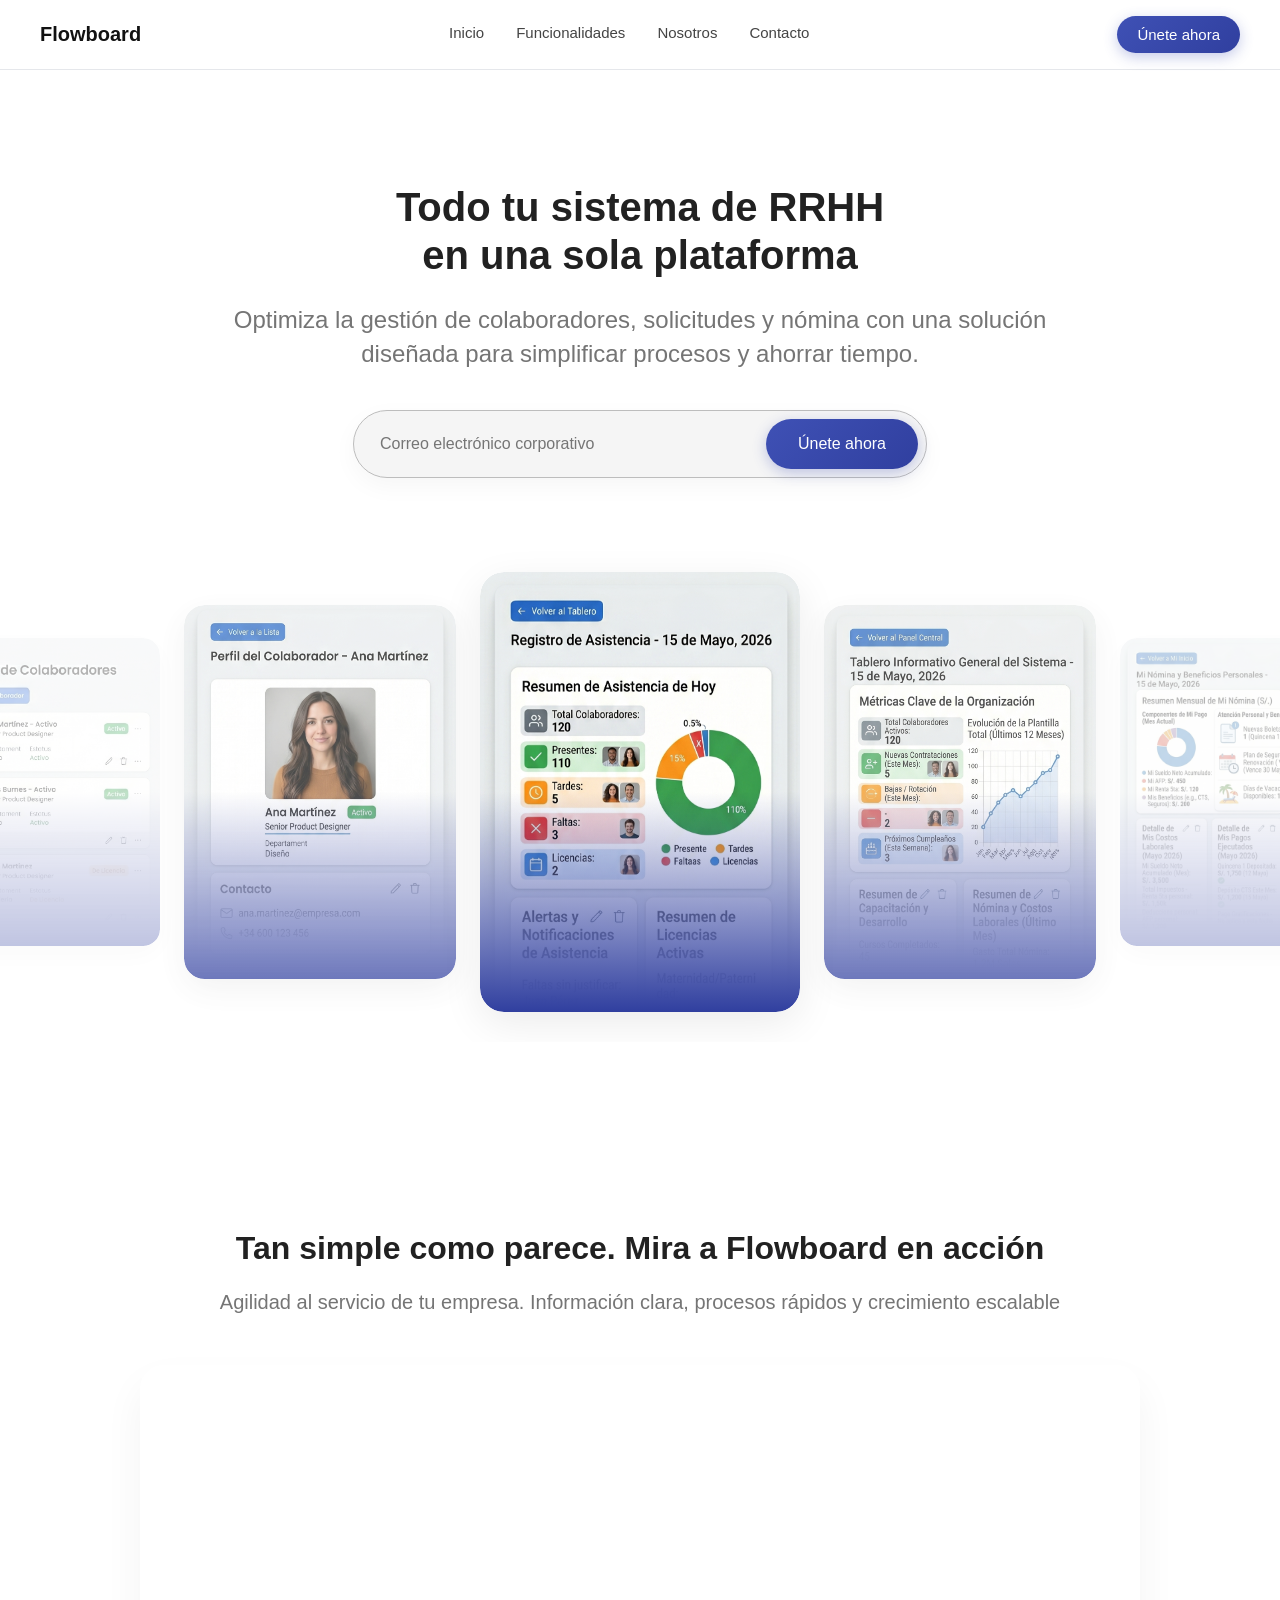
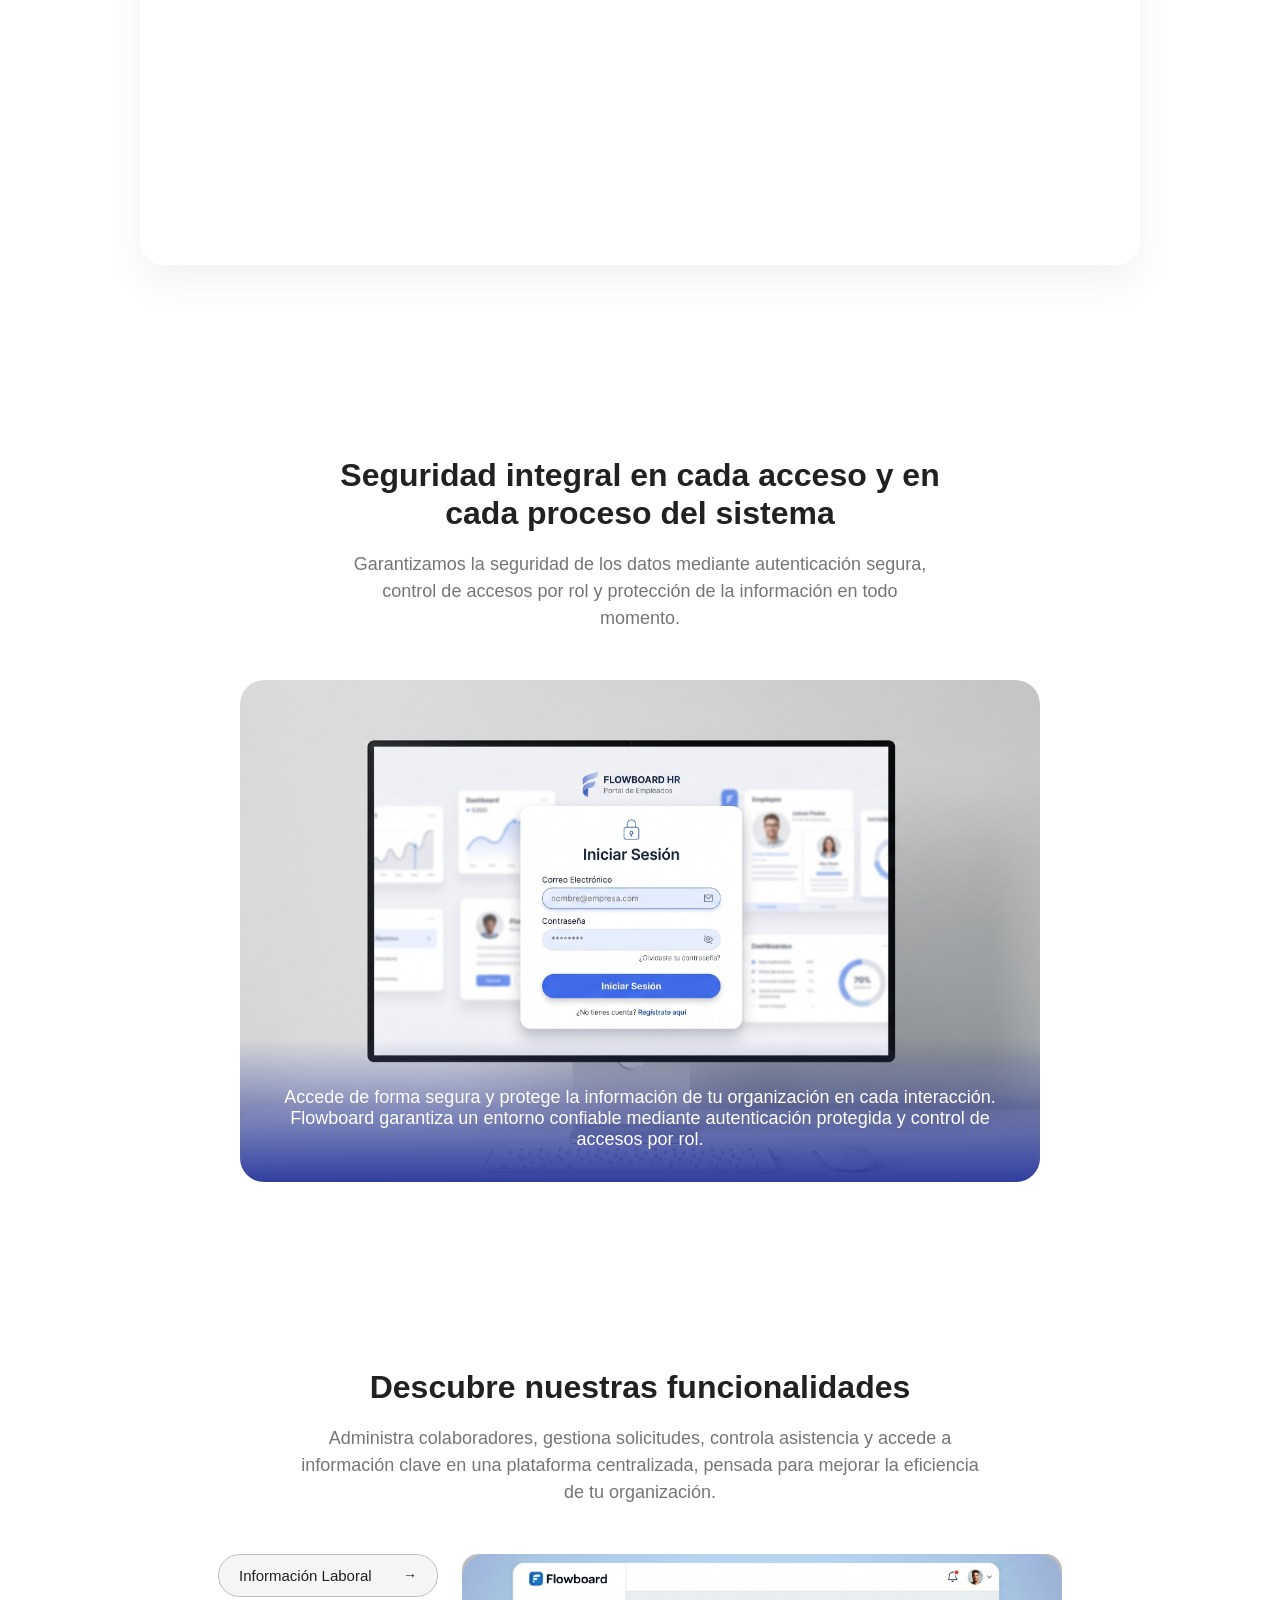
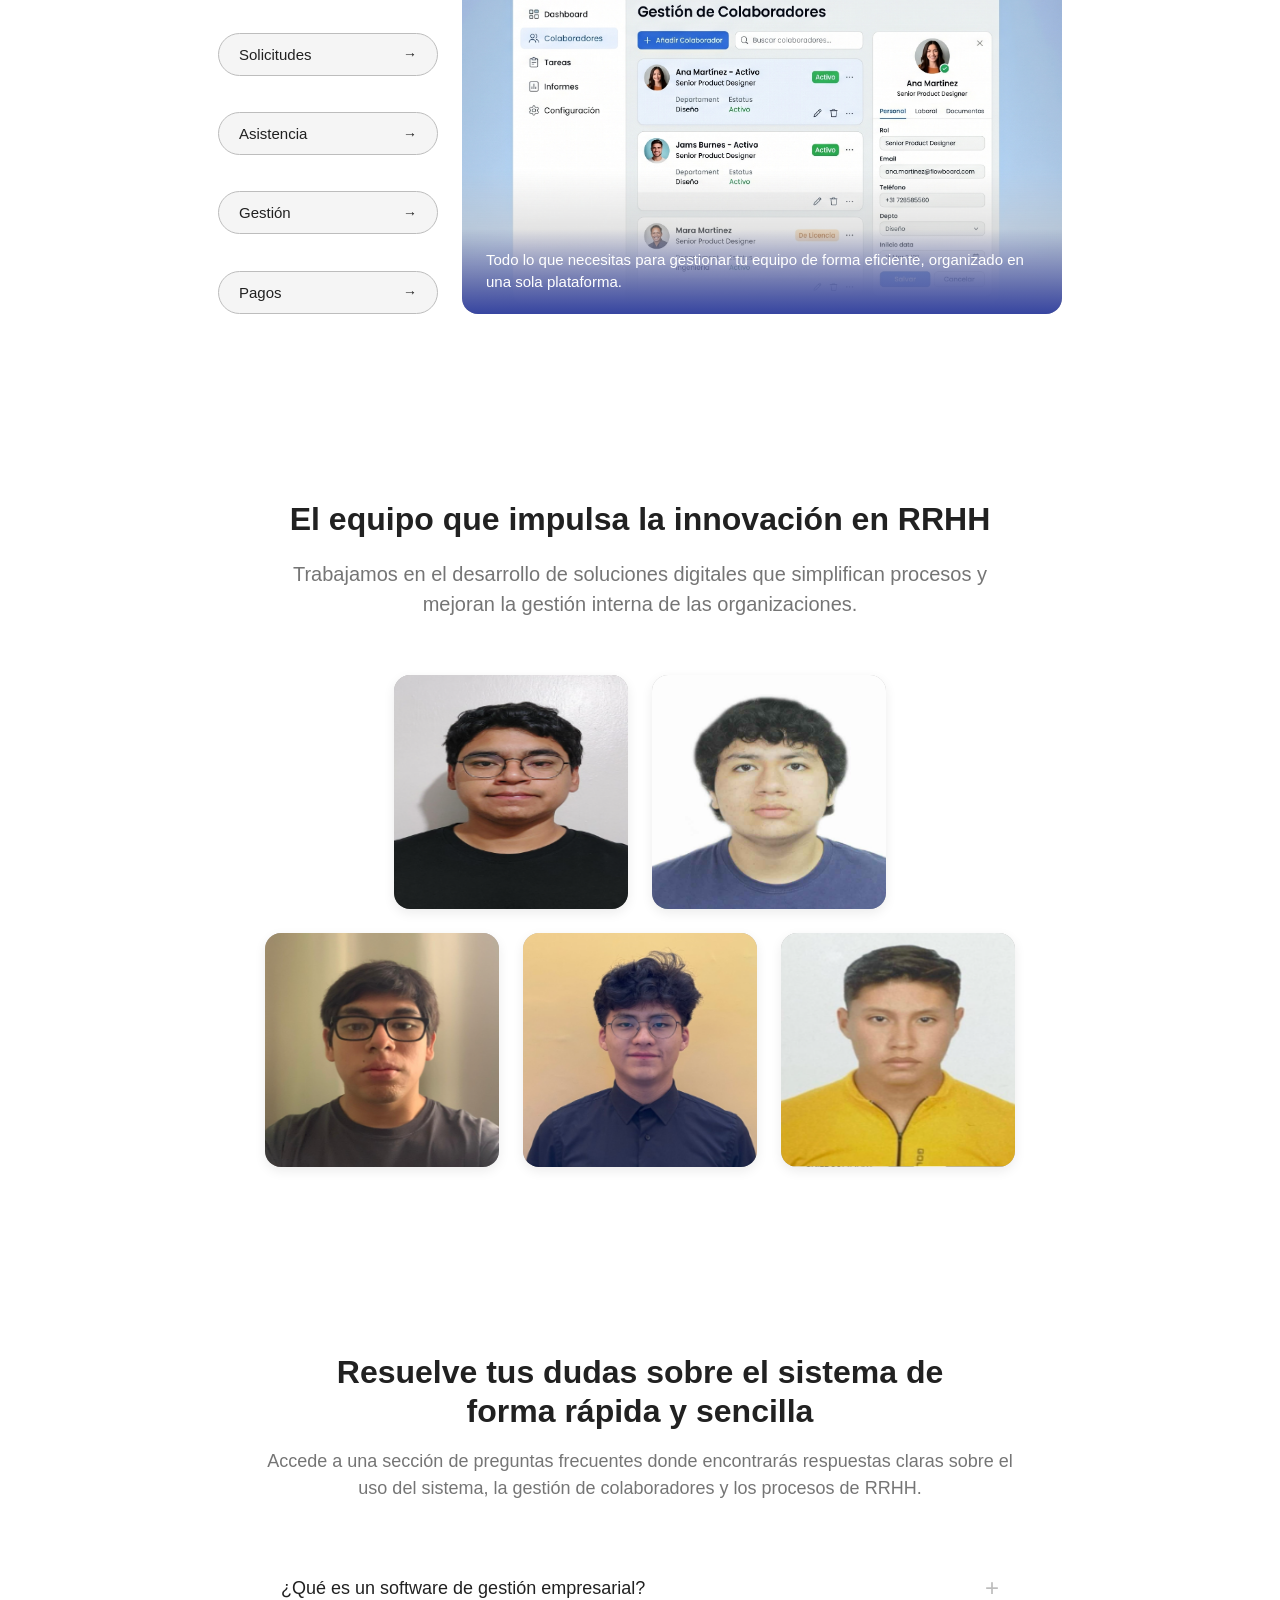
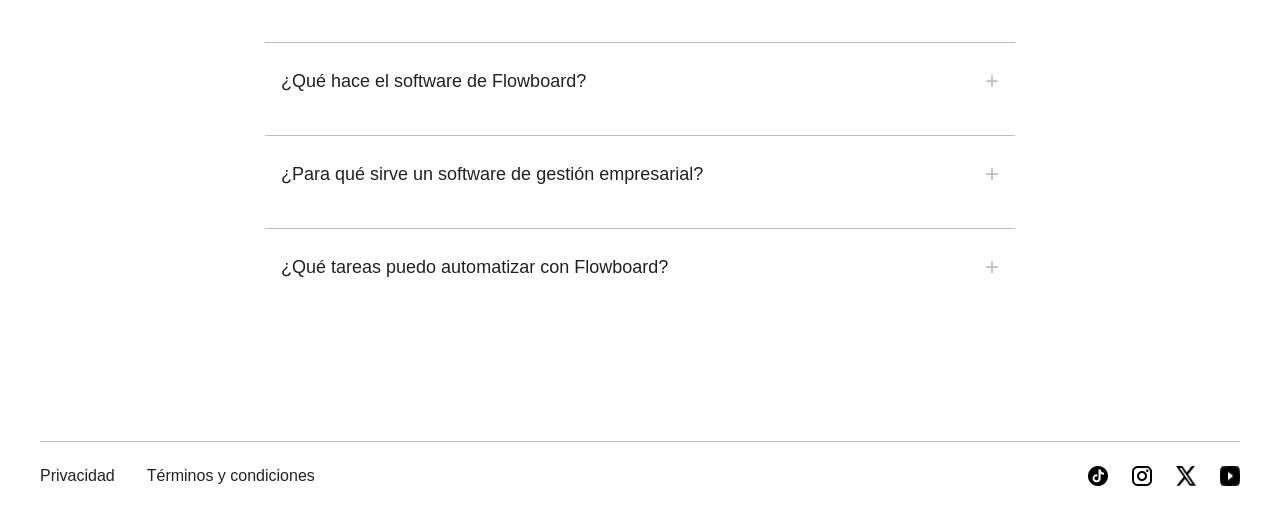
==== commit 27142b94: "style(security): security and features sections with layout improvements" ====
--- a/index.html
+++ b/index.html
@@ -66,8 +66,9 @@
             </p>
 
             <div class="video-container">
-                <div class="video-placeholder">
-                </div>
+                <video class="demo-gif" autoplay loop muted playsinline>
+                    <source src="src/assets/DemoSection-gif/Software-demo-section.mp4" type="video/mp4">
+                </video>
             </div>
         </div>
     </section>
@@ -78,14 +79,14 @@
             <p class="security-subtitle">Garantizamos la seguridad de los datos mediante autenticación segura, control
                 de accesos por rol y protección de la información en todo momento.</p>
 
-            <div class="security-grid">
-                <div class="security-row">
-                    <div class="security-card card-large"></div>
-                    <div class="security-card card-large"></div>
-                </div>
-                <div class="security-row">
-                    <div class="security-card card-small"></div>
-                    <div class="security-card card-wide"></div>
+            <div class="security-display">
+                <img src="src/assets/Security-section-images/Security-section-image1.png" alt="Seguridad Flowboard"
+                    class="security-image">
+                <div class="security-overlay">
+                    <p class="security-overlay-text">Accede de forma segura y protege la información de tu organización
+                        en cada interacción.
+                        Flowboard garantiza un entorno confiable mediante autenticación protegida y control de accesos
+                        por rol.</p>
                 </div>
             </div>
         </div>
@@ -115,7 +116,8 @@
                 <div class="features-display">
                     <img src="src/assets/Features-Section-Images/Features-Section-Image1.png" alt="Flowboard Dashboard"
                         class="card-image features-image">
-                    <p class="features-desc-text">Todo lo que necesitas para gestionar tu equipo de forma eficiente, organizado en una sola plataforma.</p>
+                    <p class="features-desc-text">Todo lo que necesitas para gestionar tu equipo de forma eficiente,
+                        organizado en una sola plataforma.</p>
                 </div>
             </div>
     </section>
--- a/src/styles.css
+++ b/src/styles.css
@@ -200,6 +200,7 @@
 
 .software-demo-section {
     scroll-margin-top: 80px;
+    padding: 80px 0;
     background-color: var(--background-color);
     text-align: center;
 }
@@ -423,6 +424,7 @@
 }
 
 .faq-section {
+    padding: 80px 0;
     background-color: var(--background-color);
     text-align: center;
 }
@@ -663,44 +665,38 @@
     margin-right: auto;
 }
 
-.security-grid {
-    display: flex;
-    flex-direction: column;
-    gap: 16px;
+.security-display {
+    position: relative;
     max-width: 800px;
     margin: 0 auto;
-}
-
-.security-row {
-    display: flex;
-    gap: 16px;
-}
-
-.security-card {
-    background-color: var(--divider-color);
-    border-radius: 16px;
-    transition: transform 0.3s ease, box-shadow 0.3s ease;
-}
-
-.security-card:hover {
-    transform: translateY(-4px);
-    box-shadow: 0 12px 24px rgba(0,0,0,0.1);
-}
-
-.card-large {
-    flex: 1;
-    height: 280px;
-}
-
-.card-small {
-    flex: 0.6;
-    height: 220px;
-}
-
-.card-wide {
-    flex: 1.4;
-    height: 220px;
-}
+    border-radius: 24px;
+    overflow: hidden;
+}
+
+.security-image {
+    width: 100%;
+    display: block;
+    border-radius: 24px;
+}
+
+.security-overlay {
+    position: absolute;
+    bottom: 0;
+    left: 0;
+    width: 100%;
+    padding: 48px 32px 32px;
+    box-sizing: border-box;
+    background: linear-gradient(to top, #303f9f, transparent);
+}
+
+.security-overlay-text {
+    font-family: 'Inter', sans-serif;
+    font-size: 18px;
+    font-weight: 500;
+    color: #fff;
+    margin: 0;
+}
+
 
 .features-section {
     padding: 80px 0;
@@ -848,4 +844,9 @@
     color: var(--white);
     border-color: transparent;
     box-shadow: 0 6px 20px rgba(63, 81, 181, 0.4);
+}
+.demo-gif {
+    width: 100%;
+    border-radius: 24px;
+    box-shadow: 0 20px 40px rgba(0,0,0,0.05);
 }
